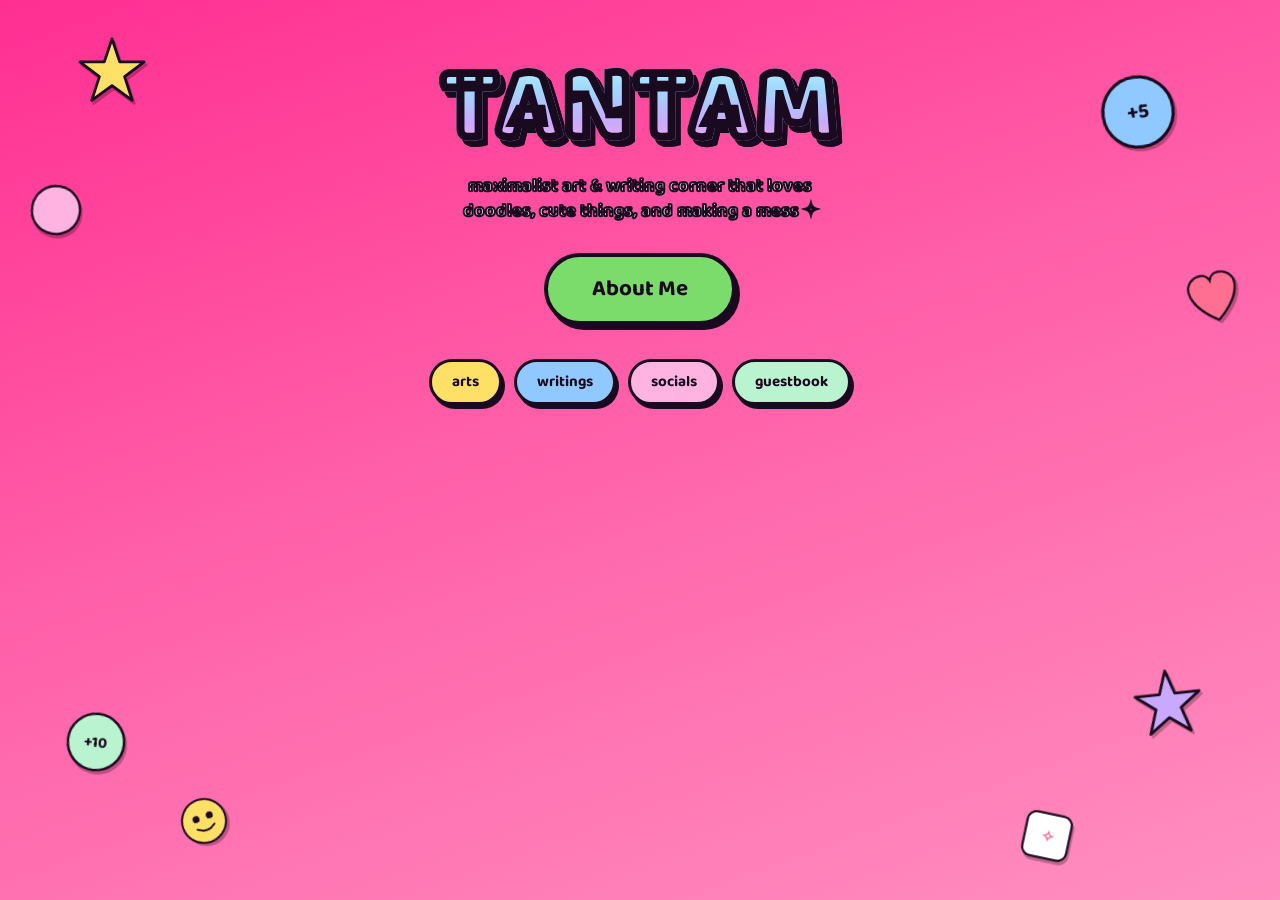
==== index.html @ cdef9016 "Add files via upload" ====
<!DOCTYPE html>
<html lang="en">
<head>
  <meta charset="UTF-8">
  <meta name="viewport" content="width=device-width, initial-scale=1.0, maximum-scale=1, user-scalable=no">
  <title>tantam.jpeg — Thania Sukendy</title>

  <link href="https://fonts.googleapis.com/css2?family=Baloo+2:wght@700;800&family=Quicksand:wght@500;600;700&display=swap" rel="stylesheet">

  <style>
    * { box-sizing: border-box; margin: 0; padding: 0; }

    html, body {
      width: 100%;
      min-height: 100vh;
      background: linear-gradient(160deg, #ff2f92 0%, #ff5fa8 45%, #ff8fc0 100%);
      color: #2b1030;
      font-family: 'Quicksand', sans-serif;
      overflow-x: hidden;
    }

    body {
      position: relative;
      padding: 60px 16px 80px 16px;
      display: flex;
      flex-direction: column;
      align-items: center;
    }

    /* ---------------- SCATTERED STICKER LAYER (original shapes, no copied art) ---------------- */
    .sticker-layer {
      position: absolute;
      inset: 0;
      overflow: hidden;
      pointer-events: none;
      z-index: 0;
    }
    .sticker {
      position: absolute;
      filter: drop-shadow(2px 3px 0 rgba(0,0,0,0.25));
    }

    /* ---------------- MAIN CONTENT ---------------- */
    .stage {
      position: relative;
      z-index: 2;
      width: 100%;
      max-width: 620px;
      text-align: center;
    }

    /* ---------------- CHUNKY GRADIENT BUBBLE LOGO ---------------- */
    .logo {
      font-family: 'Baloo 2', cursive;
      font-weight: 800;
      font-size: clamp(3.2rem, 15vw, 6.5rem);
      line-height: 0.92;
      letter-spacing: 0.01em;
      -webkit-text-stroke: 8px #1a0a1f;
      text-stroke: 8px #1a0a1f;
      background: linear-gradient(180deg, #baf3ff 0%, #9fd8ff 30%, #c9a9ff 65%, #ffb3e0 100%);
      -webkit-background-clip: text;
      background-clip: text;
      color: transparent;
      filter: drop-shadow(5px 6px 0 #1a0a1f);
      margin-bottom: 10px;
    }

    .tagline {
      font-family: 'Baloo 2', cursive;
      font-weight: 700;
      font-size: clamp(0.95rem, 3vw, 1.15rem);
      color: #ffffff;
      -webkit-text-stroke: 2px #1a0a1f;
      text-stroke: 2px #1a0a1f;
      line-height: 1.4;
      margin: 18px auto 28px auto;
      max-width: 400px;
    }

    /* ---------------- PILL BUTTONS ---------------- */
    .pill-main {
      display: inline-block;
      background: #7bdc6b;
      border: 4px solid #1a0a1f;
      border-radius: 999px;
      padding: 14px 44px;
      font-family: 'Baloo 2', cursive;
      font-weight: 700;
      font-size: 1.4rem;
      color: #1a0a1f;
      text-decoration: none;
      box-shadow: 4px 5px 0 #1a0a1f;
      transition: transform 0.12s ease;
      margin-bottom: 34px;
    }
    .pill-main:hover { transform: translate(-2px, -2px); }
    .pill-main:active { transform: translate(1px, 2px); box-shadow: 2px 2px 0 #1a0a1f; }

    .pill-nav {
      display: flex;
      flex-wrap: wrap;
      justify-content: center;
      gap: 12px;
    }
    .pill-nav a {
      background: #ffffff;
      border: 3px solid #1a0a1f;
      border-radius: 999px;
      padding: 8px 20px;
      font-family: 'Baloo 2', cursive;
      font-weight: 700;
      font-size: 0.95rem;
      color: #1a0a1f;
      text-decoration: none;
      box-shadow: 3px 4px 0 #1a0a1f;
      transition: transform 0.12s ease, background 0.15s ease;
    }
    .pill-nav a:nth-child(1) { background: #ffe066; }
    .pill-nav a:nth-child(2) { background: #8fc9ff; }
    .pill-nav a:nth-child(3) { background: #ffb3e0; }
    .pill-nav a:nth-child(4) { background: #baf3d0; }
    .pill-nav a:hover { transform: translate(-2px, -2px); }
    .pill-nav a:active { transform: translate(1px, 2px); box-shadow: 1px 2px 0 #1a0a1f; }

    @media (max-width: 480px) {
      .logo { -webkit-text-stroke: 5px #1a0a1f; text-stroke: 5px #1a0a1f; filter: drop-shadow(3px 4px 0 #1a0a1f); }
      .tagline { -webkit-text-stroke: 1.5px #1a0a1f; text-stroke: 1.5px #1a0a1f; }
      .pill-main { padding: 12px 32px; font-size: 1.15rem; }
      .pill-nav a { padding: 7px 16px; font-size: 0.85rem; }
    }
  </style>
</head>
<body>

  <!-- Scattered original sticker collage: simple stars, blobs, and badge circles.
       Positions are percentage-based so they roughly hold their spot across screen sizes. -->
  <div class="sticker-layer">
    <svg class="sticker" style="top:4%; left:6%; width:70px;" viewBox="0 0 100 100"><path d="M50 4 L61 37 L96 37 L68 58 L79 92 L50 71 L21 92 L32 58 L4 37 L39 37 Z" fill="#ffe066" stroke="#1a0a1f" stroke-width="4" stroke-linejoin="round"/></svg>

    <svg class="sticker" style="top:8%; right:8%; width:80px; transform: rotate(-8deg);" viewBox="0 0 100 100"><circle cx="50" cy="50" r="44" fill="#8fc9ff" stroke="#1a0a1f" stroke-width="4"/><text x="50" y="58" font-size="26" text-anchor="middle" font-family="'Baloo 2', cursive" font-weight="700" fill="#1a0a1f">+5</text></svg>

    <svg class="sticker" style="top:20%; left:2%; width:60px; transform: rotate(10deg);" viewBox="0 0 100 100"><path d="M50 10 C75 10 90 30 90 50 C90 75 70 90 50 90 C25 90 10 72 10 50 C10 28 28 10 50 10 Z" fill="#ffb3e0" stroke="#1a0a1f" stroke-width="4"/></svg>

    <svg class="sticker" style="top:30%; right:3%; width:56px; transform: rotate(-14deg);" viewBox="0 0 100 100"><path d="M50 90 C20 68 8 46 8 30 C8 16 20 6 34 6 C42 6 48 12 50 18 C52 12 58 6 66 6 C80 6 92 16 92 30 C92 46 80 68 50 90 Z" fill="#ff6f91" stroke="#1a0a1f" stroke-width="4"/></svg>

    <svg class="sticker" style="bottom:14%; left:5%; width:64px; transform: rotate(6deg);" viewBox="0 0 100 100"><circle cx="50" cy="50" r="44" fill="#baf3d0" stroke="#1a0a1f" stroke-width="4"/><text x="50" y="58" font-size="24" text-anchor="middle" font-family="'Baloo 2', cursive" font-weight="700" fill="#1a0a1f">+10</text></svg>

    <svg class="sticker" style="bottom:18%; right:6%; width:70px; transform: rotate(-6deg);" viewBox="0 0 100 100"><path d="M50 4 L61 37 L96 37 L68 58 L79 92 L50 71 L21 92 L32 58 L4 37 L39 37 Z" fill="#c9a9ff" stroke="#1a0a1f" stroke-width="4" stroke-linejoin="round"/></svg>

    <svg class="sticker" style="bottom:6%; left:14%; width:50px; transform: rotate(-20deg);" viewBox="0 0 100 100"><circle cx="50" cy="50" r="44" fill="#ffe066" stroke="#1a0a1f" stroke-width="4"/><circle cx="36" cy="42" r="7" fill="#1a0a1f"/><circle cx="64" cy="42" r="7" fill="#1a0a1f"/><path d="M32 62 Q50 76 68 62" stroke="#1a0a1f" stroke-width="4" fill="none" stroke-linecap="round"/></svg>

    <svg class="sticker" style="bottom:4%; right:16%; width:56px; transform: rotate(12deg);" viewBox="0 0 100 100"><rect x="10" y="10" width="80" height="80" rx="16" fill="#ffffff" stroke="#1a0a1f" stroke-width="4"/><text x="50" y="60" font-size="28" text-anchor="middle" font-family="'Baloo 2', cursive" font-weight="700" fill="#ff6f91">✧</text></svg>
  </div>

  <div class="stage">
    <div class="logo">TANTAM</div>
    <div class="tagline">maximalist art &amp; writing corner that loves doodles, cute things, and making a mess ✧</div>

    <a href="about.html" class="pill-main">About Me</a>

    <nav class="pill-nav">
      <a href="artworks.html">arts</a>
      <a href="writing.html">writings</a>
      <a href="socials.html">socials</a>
      <a href="guestbook.html">guestbook</a>
    </nav>
  </div>

</body>
</html>
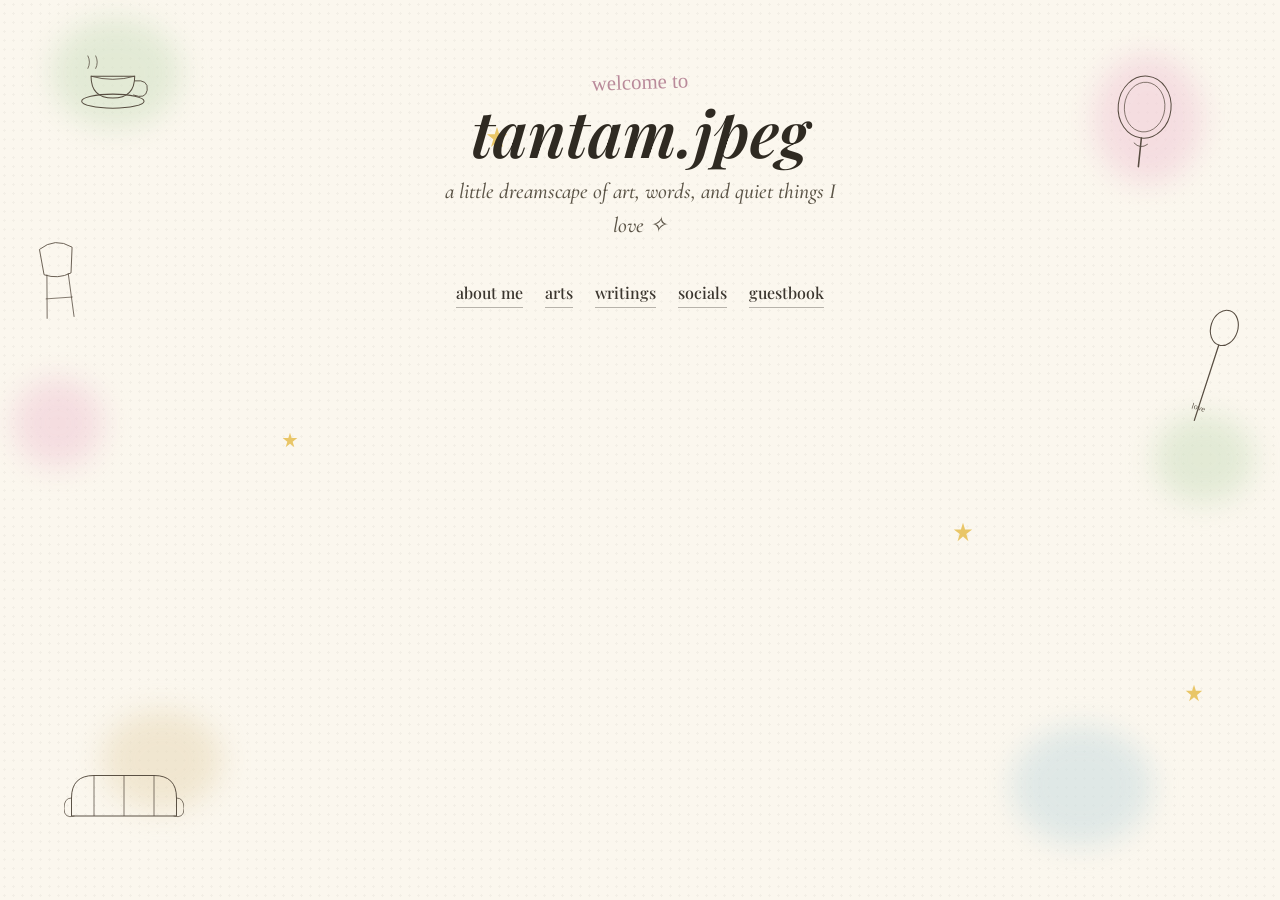
==== commit e283bf13: "Update site" ====
--- a/index.html
+++ b/index.html
@@ -5,7 +5,7 @@
   <meta name="viewport" content="width=device-width, initial-scale=1.0, maximum-scale=1, user-scalable=no">
   <title>tantam.jpeg — Thania Sukendy</title>
 
-  <link href="https://fonts.googleapis.com/css2?family=Baloo+2:wght@700;800&family=Quicksand:wght@500;600;700&display=swap" rel="stylesheet">
+  <link href="https://fonts.googleapis.com/css2?family=Playfair+Display:ital,wght@0,500;1,600&family=Homemade+Apple&family=Cormorant+Garamond:wght@400;500;600&display=swap" rel="stylesheet">
 
   <style>
     * { box-sizing: border-box; margin: 0; padding: 0; }
@@ -13,153 +13,176 @@
     html, body {
       width: 100%;
       min-height: 100vh;
-      background: linear-gradient(160deg, #ff2f92 0%, #ff5fa8 45%, #ff8fc0 100%);
-      color: #2b1030;
-      font-family: 'Quicksand', sans-serif;
+      background: #fbf7ee;
+      color: #3a352e;
+      font-family: 'Cormorant Garamond', serif;
       overflow-x: hidden;
+    }
+
+    /* soft paper grain */
+    body::before {
+      content: '';
+      position: fixed;
+      inset: 0;
+      background-image: radial-gradient(rgba(0,0,0,0.03) 1px, transparent 1.4px);
+      background-size: 9px 9px;
+      pointer-events: none;
+      z-index: 0;
     }
 
     body {
       position: relative;
-      padding: 60px 16px 80px 16px;
+      padding: 70px 16px 90px 16px;
       display: flex;
       flex-direction: column;
       align-items: center;
     }
 
-    /* ---------------- SCATTERED STICKER LAYER (original shapes, no copied art) ---------------- */
-    .sticker-layer {
+    /* ---------------- SOFT WATERCOLOR BLOBS behind the doodles ---------------- */
+    .wash {
       position: absolute;
-      inset: 0;
-      overflow: hidden;
-      pointer-events: none;
+      border-radius: 50%;
+      filter: blur(14px);
+      opacity: 0.55;
       z-index: 0;
     }
-    .sticker {
+
+    /* ---------------- ORIGINAL LINE-ART DOODLES ---------------- */
+    .doodle {
       position: absolute;
-      filter: drop-shadow(2px 3px 0 rgba(0,0,0,0.25));
+      z-index: 1;
+      opacity: 0.92;
     }
 
-    /* ---------------- MAIN CONTENT ---------------- */
+    /* ---------------- MAIN STAGE ---------------- */
     .stage {
       position: relative;
       z-index: 2;
       width: 100%;
-      max-width: 620px;
+      max-width: 600px;
       text-align: center;
     }
 
-    /* ---------------- CHUNKY GRADIENT BUBBLE LOGO ---------------- */
+    .h-welcome {
+      display: block;
+      font-family: 'Homemade Apple', cursive;
+      font-size: 1.3rem;
+      color: #b98a9a;
+      margin-bottom: 4px;
+      transform: rotate(-2deg);
+    }
+
     .logo {
-      font-family: 'Baloo 2', cursive;
-      font-weight: 800;
-      font-size: clamp(3.2rem, 15vw, 6.5rem);
-      line-height: 0.92;
-      letter-spacing: 0.01em;
-      -webkit-text-stroke: 8px #1a0a1f;
-      text-stroke: 8px #1a0a1f;
-      background: linear-gradient(180deg, #baf3ff 0%, #9fd8ff 30%, #c9a9ff 65%, #ffb3e0 100%);
-      -webkit-background-clip: text;
-      background-clip: text;
-      color: transparent;
-      filter: drop-shadow(5px 6px 0 #1a0a1f);
+      font-family: 'Playfair Display', serif;
+      font-style: italic;
+      font-weight: 600;
+      font-size: clamp(2.6rem, 9vw, 4rem);
+      color: #2f2a22;
       margin-bottom: 10px;
+      line-height: 1.05;
     }
 
     .tagline {
-      font-family: 'Baloo 2', cursive;
-      font-weight: 700;
-      font-size: clamp(0.95rem, 3vw, 1.15rem);
-      color: #ffffff;
-      -webkit-text-stroke: 2px #1a0a1f;
-      text-stroke: 2px #1a0a1f;
-      line-height: 1.4;
-      margin: 18px auto 28px auto;
-      max-width: 400px;
+      font-family: 'Cormorant Garamond', serif;
+      font-weight: 500;
+      font-size: clamp(1.1rem, 3vw, 1.35rem);
+      font-style: italic;
+      color: #5a5346;
+      line-height: 1.55;
+      max-width: 420px;
+      margin: 0 auto 40px auto;
     }
 
-    /* ---------------- PILL BUTTONS ---------------- */
-    .pill-main {
-      display: inline-block;
-      background: #7bdc6b;
-      border: 4px solid #1a0a1f;
-      border-radius: 999px;
-      padding: 14px 44px;
-      font-family: 'Baloo 2', cursive;
-      font-weight: 700;
-      font-size: 1.4rem;
-      color: #1a0a1f;
-      text-decoration: none;
-      box-shadow: 4px 5px 0 #1a0a1f;
-      transition: transform 0.12s ease;
-      margin-bottom: 34px;
-    }
-    .pill-main:hover { transform: translate(-2px, -2px); }
-    .pill-main:active { transform: translate(1px, 2px); box-shadow: 2px 2px 0 #1a0a1f; }
-
-    .pill-nav {
+    /* ---------------- NAV ---------------- */
+    .nav-vintage {
       display: flex;
       flex-wrap: wrap;
       justify-content: center;
-      gap: 12px;
+      gap: 22px;
+      margin-bottom: 8px;
     }
-    .pill-nav a {
-      background: #ffffff;
-      border: 3px solid #1a0a1f;
-      border-radius: 999px;
-      padding: 8px 20px;
-      font-family: 'Baloo 2', cursive;
-      font-weight: 700;
-      font-size: 0.95rem;
-      color: #1a0a1f;
+    .nav-vintage a {
+      font-family: 'Playfair Display', serif;
+      font-weight: 500;
+      font-size: 1rem;
+      color: #3a352e;
       text-decoration: none;
-      box-shadow: 3px 4px 0 #1a0a1f;
-      transition: transform 0.12s ease, background 0.15s ease;
+      padding-bottom: 4px;
+      border-bottom: 1px solid rgba(58, 53, 46, 0.35);
+      transition: border-color 0.2s ease, color 0.2s ease;
     }
-    .pill-nav a:nth-child(1) { background: #ffe066; }
-    .pill-nav a:nth-child(2) { background: #8fc9ff; }
-    .pill-nav a:nth-child(3) { background: #ffb3e0; }
-    .pill-nav a:nth-child(4) { background: #baf3d0; }
-    .pill-nav a:hover { transform: translate(-2px, -2px); }
-    .pill-nav a:active { transform: translate(1px, 2px); box-shadow: 1px 2px 0 #1a0a1f; }
+    .nav-vintage a:hover { color: #b3546b; border-color: #b3546b; }
 
     @media (max-width: 480px) {
-      .logo { -webkit-text-stroke: 5px #1a0a1f; text-stroke: 5px #1a0a1f; filter: drop-shadow(3px 4px 0 #1a0a1f); }
-      .tagline { -webkit-text-stroke: 1.5px #1a0a1f; text-stroke: 1.5px #1a0a1f; }
-      .pill-main { padding: 12px 32px; font-size: 1.15rem; }
-      .pill-nav a { padding: 7px 16px; font-size: 0.85rem; }
+      .doodle { transform: scale(0.65); }
+      .nav-vintage { gap: 14px; }
+      .nav-vintage a { font-size: 0.9rem; }
     }
   </style>
 </head>
 <body>
 
-  <!-- Scattered original sticker collage: simple stars, blobs, and badge circles.
-       Positions are percentage-based so they roughly hold their spot across screen sizes. -->
-  <div class="sticker-layer">
-    <svg class="sticker" style="top:4%; left:6%; width:70px;" viewBox="0 0 100 100"><path d="M50 4 L61 37 L96 37 L68 58 L79 92 L50 71 L21 92 L32 58 L4 37 L39 37 Z" fill="#ffe066" stroke="#1a0a1f" stroke-width="4" stroke-linejoin="round"/></svg>
+  <!-- soft watercolor washes -->
+  <div class="wash" style="top:2%; left:4%; width:130px; height:110px; background:#cfe0c2;"></div>
+  <div class="wash" style="top:6%; right:6%; width:110px; height:130px; background:#f0c9d6;"></div>
+  <div class="wash" style="bottom:10%; left:8%; width:120px; height:100px; background:#e8d9b8;"></div>
+  <div class="wash" style="bottom:6%; right:10%; width:140px; height:120px; background:#c9dce0;"></div>
+  <div class="wash" style="top:42%; left:1%; width:90px; height:90px; background:#f0c9d6;"></div>
+  <div class="wash" style="top:46%; right:2%; width:100px; height:90px; background:#cfe0c2;"></div>
 
-    <svg class="sticker" style="top:8%; right:8%; width:80px; transform: rotate(-8deg);" viewBox="0 0 100 100"><circle cx="50" cy="50" r="44" fill="#8fc9ff" stroke="#1a0a1f" stroke-width="4"/><text x="50" y="58" font-size="26" text-anchor="middle" font-family="'Baloo 2', cursive" font-weight="700" fill="#1a0a1f">+5</text></svg>
+  <!-- original delicate line-art doodles, inspired by a vintage/cottagecore vibe -->
 
-    <svg class="sticker" style="top:20%; left:2%; width:60px; transform: rotate(10deg);" viewBox="0 0 100 100"><path d="M50 10 C75 10 90 30 90 50 C90 75 70 90 50 90 C25 90 10 72 10 50 C10 28 28 10 50 10 Z" fill="#ffb3e0" stroke="#1a0a1f" stroke-width="4"/></svg>
+  <!-- teacup + saucer -->
+  <svg class="doodle" style="top:5%; left:6%; width:78px;" viewBox="0 0 100 90" fill="none" xmlns="http://www.w3.org/2000/svg">
+    <ellipse cx="46" cy="72" rx="40" ry="9" stroke="#4a3f33" stroke-width="1.3"/>
+    <path d="M18 40 Q18 68 46 68 Q74 68 74 40 Z" stroke="#4a3f33" stroke-width="1.3"/>
+    <path d="M18 40 Q46 48 74 40" stroke="#4a3f33" stroke-width="1.1"/>
+    <path d="M74 46 Q92 44 90 58 Q88 70 72 64" stroke="#4a3f33" stroke-width="1.2"/>
+    <path d="M14 30 Q18 22 14 14 M24 30 Q28 22 24 14" stroke="#4a3f33" stroke-width="1" stroke-linecap="round"/>
+  </svg>
 
-    <svg class="sticker" style="top:30%; right:3%; width:56px; transform: rotate(-14deg);" viewBox="0 0 100 100"><path d="M50 90 C20 68 8 46 8 30 C8 16 20 6 34 6 C42 6 48 12 50 18 C52 12 58 6 66 6 C80 6 92 16 92 30 C92 46 80 68 50 90 Z" fill="#ff6f91" stroke="#1a0a1f" stroke-width="4"/></svg>
+  <!-- ornate hand mirror -->
+  <svg class="doodle" style="top:8%; right:8%; width:70px; transform: rotate(6deg);" viewBox="0 0 90 130" fill="none" xmlns="http://www.w3.org/2000/svg">
+    <ellipse cx="45" cy="45" rx="34" ry="40" stroke="#4a3f33" stroke-width="1.3"/>
+    <ellipse cx="45" cy="45" rx="26" ry="32" stroke="#4a3f33" stroke-width="0.9"/>
+    <path d="M45 85 L45 122" stroke="#4a3f33" stroke-width="2" stroke-linecap="round"/>
+    <path d="M36 92 Q45 100 54 92" stroke="#4a3f33" stroke-width="1"/>
+  </svg>
 
-    <svg class="sticker" style="bottom:14%; left:5%; width:64px; transform: rotate(6deg);" viewBox="0 0 100 100"><circle cx="50" cy="50" r="44" fill="#baf3d0" stroke="#1a0a1f" stroke-width="4"/><text x="50" y="58" font-size="24" text-anchor="middle" font-family="'Baloo 2', cursive" font-weight="700" fill="#1a0a1f">+10</text></svg>
+  <!-- small vanity chair -->
+  <svg class="doodle" style="top:26%; left:2%; width:64px; transform: rotate(-4deg);" viewBox="0 0 90 130" fill="none" xmlns="http://www.w3.org/2000/svg">
+    <path d="M22 20 Q45 4 68 20 L64 56 Q45 64 26 56 Z" stroke="#4a3f33" stroke-width="1.2"/>
+    <path d="M30 56 L26 118 M60 56 L64 118" stroke="#4a3f33" stroke-width="1.1"/>
+    <path d="M26 90 H64" stroke="#4a3f33" stroke-width="1"/>
+  </svg>
 
-    <svg class="sticker" style="bottom:18%; right:6%; width:70px; transform: rotate(-6deg);" viewBox="0 0 100 100"><path d="M50 4 L61 37 L96 37 L68 58 L79 92 L50 71 L21 92 L32 58 L4 37 L39 37 Z" fill="#c9a9ff" stroke="#1a0a1f" stroke-width="4" stroke-linejoin="round"/></svg>
+  <!-- decorative spoon -->
+  <svg class="doodle" style="top:34%; right:4%; width:36px; transform: rotate(18deg);" viewBox="0 0 40 140" fill="none" xmlns="http://www.w3.org/2000/svg">
+    <ellipse cx="20" cy="22" rx="15" ry="20" stroke="#4a3f33" stroke-width="1.2"/>
+    <path d="M20 42 L20 130" stroke="#4a3f33" stroke-width="1.4" stroke-linecap="round"/>
+    <text x="20" y="118" font-size="9" text-anchor="middle" font-family="'Homemade Apple', cursive" fill="#4a3f33">love</text>
+  </svg>
 
-    <svg class="sticker" style="bottom:6%; left:14%; width:50px; transform: rotate(-20deg);" viewBox="0 0 100 100"><circle cx="50" cy="50" r="44" fill="#ffe066" stroke="#1a0a1f" stroke-width="4"/><circle cx="36" cy="42" r="7" fill="#1a0a1f"/><circle cx="64" cy="42" r="7" fill="#1a0a1f"/><path d="M32 62 Q50 76 68 62" stroke="#1a0a1f" stroke-width="4" fill="none" stroke-linecap="round"/></svg>
+  <!-- little sofa -->
+  <svg class="doodle" style="bottom:8%; left:5%; width:120px;" viewBox="0 0 160 100" fill="none" xmlns="http://www.w3.org/2000/svg">
+    <path d="M10 60 Q10 30 40 30 L120 30 Q150 30 150 60 L150 84 L10 84 Z" stroke="#4a3f33" stroke-width="1.3"/>
+    <path d="M40 30 L40 84 M80 30 L80 84 M120 30 L120 84" stroke="#4a3f33" stroke-width="1"/>
+    <path d="M10 60 Q0 60 0 74 Q0 88 14 84 M150 60 Q160 60 160 74 Q160 88 146 84" stroke="#4a3f33" stroke-width="1"/>
+  </svg>
 
-    <svg class="sticker" style="bottom:4%; right:16%; width:56px; transform: rotate(12deg);" viewBox="0 0 100 100"><rect x="10" y="10" width="80" height="80" rx="16" fill="#ffffff" stroke="#1a0a1f" stroke-width="4"/><text x="50" y="60" font-size="28" text-anchor="middle" font-family="'Baloo 2', cursive" font-weight="700" fill="#ff6f91">✧</text></svg>
-  </div>
+  <!-- scattered stars -->
+  <svg class="doodle" style="top:14%; left:38%; width:22px;" viewBox="0 0 24 24"><path d="M12 1 L14.5 9 L23 9 L16 14.5 L18.5 23 L12 17.5 L5.5 23 L8 14.5 L1 9 L9.5 9 Z" fill="#e8c25c"/></svg>
+  <svg class="doodle" style="top:48%; left:22%; width:16px;" viewBox="0 0 24 24"><path d="M12 1 L14.5 9 L23 9 L16 14.5 L18.5 23 L12 17.5 L5.5 23 L8 14.5 L1 9 L9.5 9 Z" fill="#e8c25c"/></svg>
+  <svg class="doodle" style="top:58%; right:24%; width:20px;" viewBox="0 0 24 24"><path d="M12 1 L14.5 9 L23 9 L16 14.5 L18.5 23 L12 17.5 L5.5 23 L8 14.5 L1 9 L9.5 9 Z" fill="#e8c25c"/></svg>
+  <svg class="doodle" style="bottom:22%; right:6%; width:18px;" viewBox="0 0 24 24"><path d="M12 1 L14.5 9 L23 9 L16 14.5 L18.5 23 L12 17.5 L5.5 23 L8 14.5 L1 9 L9.5 9 Z" fill="#e8c25c"/></svg>
 
   <div class="stage">
-    <div class="logo">TANTAM</div>
-    <div class="tagline">maximalist art &amp; writing corner that loves doodles, cute things, and making a mess ✧</div>
+    <span class="h-welcome">welcome to</span>
+    <div class="logo">tantam.jpeg</div>
+    <p class="tagline">a little dreamscape of art, words, and quiet things I love ✧</p>
 
-    <a href="about.html" class="pill-main">About Me</a>
-
-    <nav class="pill-nav">
+    <nav class="nav-vintage">
+      <a href="about.html">about me</a>
       <a href="artworks.html">arts</a>
       <a href="writing.html">writings</a>
       <a href="socials.html">socials</a>
@@ -168,4 +191,4 @@
   </div>
 
 </body>
-</html>
+</html>
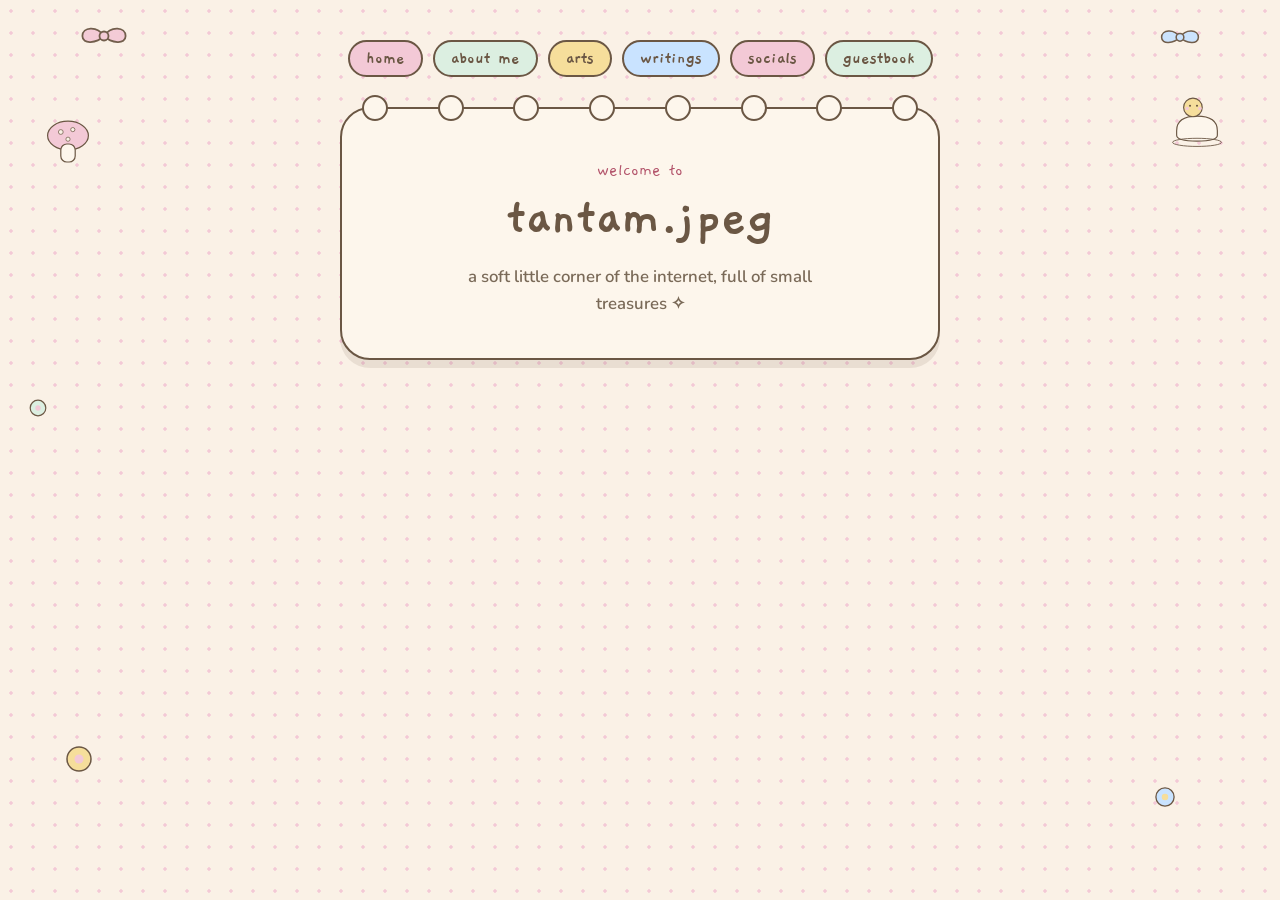
==== commit 856071ac: "Update site" ====
--- a/index.html
+++ b/index.html
@@ -5,189 +5,196 @@
   <meta name="viewport" content="width=device-width, initial-scale=1.0, maximum-scale=1, user-scalable=no">
   <title>tantam.jpeg — Thania Sukendy</title>
 
-  <link href="https://fonts.googleapis.com/css2?family=Playfair+Display:ital,wght@0,500;1,600&family=Homemade+Apple&family=Cormorant+Garamond:wght@400;500;600&display=swap" rel="stylesheet">
+  <link href="https://fonts.googleapis.com/css2?family=Gaegu:wght@400;700&family=Nunito:wght@400;500;600;700&display=swap" rel="stylesheet">
 
   <style>
     * { box-sizing: border-box; margin: 0; padding: 0; }
+
+    :root {
+      --ink: #6b5744;
+      --cream: #faf1e6;
+      --card: #fdf6ec;
+      --blush: #f3c9d6;
+      --mint: #dcefe1;
+      --butter: #f6de9b;
+      --sky: #c9e3ff;
+    }
 
     html, body {
       width: 100%;
       min-height: 100vh;
-      background: #fbf7ee;
-      color: #3a352e;
-      font-family: 'Cormorant Garamond', serif;
+      background-color: var(--cream);
+      background-image: radial-gradient(var(--blush) 1.5px, transparent 1.8px);
+      background-size: 22px 22px;
+      color: var(--ink);
+      font-family: 'Nunito', sans-serif;
       overflow-x: hidden;
-    }
-
-    /* soft paper grain */
-    body::before {
-      content: '';
-      position: fixed;
-      inset: 0;
-      background-image: radial-gradient(rgba(0,0,0,0.03) 1px, transparent 1.4px);
-      background-size: 9px 9px;
-      pointer-events: none;
-      z-index: 0;
     }
 
     body {
       position: relative;
-      padding: 70px 16px 90px 16px;
+      padding: 40px 16px 80px 16px;
       display: flex;
       flex-direction: column;
       align-items: center;
     }
 
-    /* ---------------- SOFT WATERCOLOR BLOBS behind the doodles ---------------- */
-    .wash {
-      position: absolute;
-      border-radius: 50%;
-      filter: blur(14px);
-      opacity: 0.55;
-      z-index: 0;
-    }
-
-    /* ---------------- ORIGINAL LINE-ART DOODLES ---------------- */
-    .doodle {
-      position: absolute;
-      z-index: 1;
-      opacity: 0.92;
-    }
-
-    /* ---------------- MAIN STAGE ---------------- */
-    .stage {
+    /* ---------------- SOFT BOW ACCENTS (replaces washi tape) ---------------- */
+    .bow-accent { position: absolute; z-index: 4; opacity: 0.95; }
+
+    /* ---------------- NAV ---------------- */
+    .nav-twee {
+      position: relative;
+      z-index: 3;
+      display: flex;
+      flex-wrap: wrap;
+      justify-content: center;
+      gap: 10px;
+      margin-bottom: 30px;
+    }
+    .nav-twee a {
+      font-family: 'Gaegu', cursive;
+      font-weight: 700;
+      font-size: 1.1rem;
+      color: var(--ink);
+      text-decoration: none;
+      background: var(--card);
+      border: 2px solid var(--ink);
+      border-radius: 999px;
+      padding: 6px 16px;
+      transition: transform 0.15s ease, background 0.15s ease;
+    }
+    .nav-twee a:nth-child(1) { background: var(--blush); }
+    .nav-twee a:nth-child(2) { background: var(--mint); }
+    .nav-twee a:nth-child(3) { background: var(--butter); }
+    .nav-twee a:nth-child(4) { background: var(--sky); }
+    .nav-twee a:nth-child(5) { background: var(--blush); }
+    .nav-twee a:nth-child(6) { background: var(--mint); }
+    .nav-twee a:hover { transform: translateY(-2px); }
+
+    /* ---------------- SCALLOPED CARD ---------------- */
+    .scallop-card {
       position: relative;
       z-index: 2;
       width: 100%;
       max-width: 600px;
-      text-align: center;
+      background: var(--card);
+      border: 2.5px solid var(--ink);
+      border-radius: 30px;
+      padding: 50px 30px 40px 30px;
+      box-shadow: 0 8px 0 rgba(107, 87, 68, 0.12);
+    }
+    .scallop-edge {
+      position: absolute;
+      top: -14px;
+      left: 20px;
+      right: 20px;
+      height: 26px;
+      display: flex;
+      justify-content: space-between;
+    }
+    .scallop-edge span {
+      width: 26px;
+      height: 26px;
+      border-radius: 50%;
+      background: var(--card);
+      border: 2.5px solid var(--ink);
     }
 
     .h-welcome {
       display: block;
-      font-family: 'Homemade Apple', cursive;
-      font-size: 1.3rem;
-      color: #b98a9a;
-      margin-bottom: 4px;
-      transform: rotate(-2deg);
+      text-align: center;
+      font-family: 'Gaegu', cursive;
+      font-weight: 400;
+      font-size: 1.15rem;
+      color: #b3546b;
+      margin-bottom: 2px;
     }
 
     .logo {
-      font-family: 'Playfair Display', serif;
-      font-style: italic;
+      display: block;
+      text-align: center;
+      font-family: 'Gaegu', cursive;
+      font-weight: 700;
+      font-size: clamp(2.4rem, 9vw, 3.4rem);
+      color: var(--ink);
+      margin-bottom: 12px;
+    }
+
+    .tagline {
+      display: block;
+      text-align: center;
+      font-family: 'Nunito', sans-serif;
       font-weight: 600;
-      font-size: clamp(2.6rem, 9vw, 4rem);
-      color: #2f2a22;
-      margin-bottom: 10px;
-      line-height: 1.05;
-    }
-
-    .tagline {
-      font-family: 'Cormorant Garamond', serif;
-      font-weight: 500;
-      font-size: clamp(1.1rem, 3vw, 1.35rem);
-      font-style: italic;
-      color: #5a5346;
-      line-height: 1.55;
-      max-width: 420px;
-      margin: 0 auto 40px auto;
-    }
-
-    /* ---------------- NAV ---------------- */
-    .nav-vintage {
-      display: flex;
-      flex-wrap: wrap;
-      justify-content: center;
-      gap: 22px;
-      margin-bottom: 8px;
-    }
-    .nav-vintage a {
-      font-family: 'Playfair Display', serif;
-      font-weight: 500;
-      font-size: 1rem;
-      color: #3a352e;
-      text-decoration: none;
-      padding-bottom: 4px;
-      border-bottom: 1px solid rgba(58, 53, 46, 0.35);
-      transition: border-color 0.2s ease, color 0.2s ease;
-    }
-    .nav-vintage a:hover { color: #b3546b; border-color: #b3546b; }
+      font-size: 1.05rem;
+      color: #7a6a58;
+      max-width: 380px;
+      margin: 0 auto;
+      line-height: 1.6;
+    }
+
+    /* ---------------- SCATTERED PRECIOUS MOTIFS ---------------- */
+    .motif { position: absolute; z-index: 1; }
 
     @media (max-width: 480px) {
-      .doodle { transform: scale(0.65); }
-      .nav-vintage { gap: 14px; }
-      .nav-vintage a { font-size: 0.9rem; }
+      .motif, .bow-accent { transform: scale(0.7); }
+      .scallop-card { padding: 44px 18px 30px 18px; }
+      .nav-twee a { font-size: 0.95rem; padding: 5px 13px; }
     }
   </style>
 </head>
 <body>
 
-  <!-- soft watercolor washes -->
-  <div class="wash" style="top:2%; left:4%; width:130px; height:110px; background:#cfe0c2;"></div>
-  <div class="wash" style="top:6%; right:6%; width:110px; height:130px; background:#f0c9d6;"></div>
-  <div class="wash" style="bottom:10%; left:8%; width:120px; height:100px; background:#e8d9b8;"></div>
-  <div class="wash" style="bottom:6%; right:10%; width:140px; height:120px; background:#c9dce0;"></div>
-  <div class="wash" style="top:42%; left:1%; width:90px; height:90px; background:#f0c9d6;"></div>
-  <div class="wash" style="top:46%; right:2%; width:100px; height:90px; background:#cfe0c2;"></div>
-
-  <!-- original delicate line-art doodles, inspired by a vintage/cottagecore vibe -->
-
-  <!-- teacup + saucer -->
-  <svg class="doodle" style="top:5%; left:6%; width:78px;" viewBox="0 0 100 90" fill="none" xmlns="http://www.w3.org/2000/svg">
-    <ellipse cx="46" cy="72" rx="40" ry="9" stroke="#4a3f33" stroke-width="1.3"/>
-    <path d="M18 40 Q18 68 46 68 Q74 68 74 40 Z" stroke="#4a3f33" stroke-width="1.3"/>
-    <path d="M18 40 Q46 48 74 40" stroke="#4a3f33" stroke-width="1.1"/>
-    <path d="M74 46 Q92 44 90 58 Q88 70 72 64" stroke="#4a3f33" stroke-width="1.2"/>
-    <path d="M14 30 Q18 22 14 14 M24 30 Q28 22 24 14" stroke="#4a3f33" stroke-width="1" stroke-linecap="round"/>
-  </svg>
-
-  <!-- ornate hand mirror -->
-  <svg class="doodle" style="top:8%; right:8%; width:70px; transform: rotate(6deg);" viewBox="0 0 90 130" fill="none" xmlns="http://www.w3.org/2000/svg">
-    <ellipse cx="45" cy="45" rx="34" ry="40" stroke="#4a3f33" stroke-width="1.3"/>
-    <ellipse cx="45" cy="45" rx="26" ry="32" stroke="#4a3f33" stroke-width="0.9"/>
-    <path d="M45 85 L45 122" stroke="#4a3f33" stroke-width="2" stroke-linecap="round"/>
-    <path d="M36 92 Q45 100 54 92" stroke="#4a3f33" stroke-width="1"/>
-  </svg>
-
-  <!-- small vanity chair -->
-  <svg class="doodle" style="top:26%; left:2%; width:64px; transform: rotate(-4deg);" viewBox="0 0 90 130" fill="none" xmlns="http://www.w3.org/2000/svg">
-    <path d="M22 20 Q45 4 68 20 L64 56 Q45 64 26 56 Z" stroke="#4a3f33" stroke-width="1.2"/>
-    <path d="M30 56 L26 118 M60 56 L64 118" stroke="#4a3f33" stroke-width="1.1"/>
-    <path d="M26 90 H64" stroke="#4a3f33" stroke-width="1"/>
-  </svg>
-
-  <!-- decorative spoon -->
-  <svg class="doodle" style="top:34%; right:4%; width:36px; transform: rotate(18deg);" viewBox="0 0 40 140" fill="none" xmlns="http://www.w3.org/2000/svg">
-    <ellipse cx="20" cy="22" rx="15" ry="20" stroke="#4a3f33" stroke-width="1.2"/>
-    <path d="M20 42 L20 130" stroke="#4a3f33" stroke-width="1.4" stroke-linecap="round"/>
-    <text x="20" y="118" font-size="9" text-anchor="middle" font-family="'Homemade Apple', cursive" fill="#4a3f33">love</text>
-  </svg>
-
-  <!-- little sofa -->
-  <svg class="doodle" style="bottom:8%; left:5%; width:120px;" viewBox="0 0 160 100" fill="none" xmlns="http://www.w3.org/2000/svg">
-    <path d="M10 60 Q10 30 40 30 L120 30 Q150 30 150 60 L150 84 L10 84 Z" stroke="#4a3f33" stroke-width="1.3"/>
-    <path d="M40 30 L40 84 M80 30 L80 84 M120 30 L120 84" stroke="#4a3f33" stroke-width="1"/>
-    <path d="M10 60 Q0 60 0 74 Q0 88 14 84 M150 60 Q160 60 160 74 Q160 88 146 84" stroke="#4a3f33" stroke-width="1"/>
-  </svg>
-
-  <!-- scattered stars -->
-  <svg class="doodle" style="top:14%; left:38%; width:22px;" viewBox="0 0 24 24"><path d="M12 1 L14.5 9 L23 9 L16 14.5 L18.5 23 L12 17.5 L5.5 23 L8 14.5 L1 9 L9.5 9 Z" fill="#e8c25c"/></svg>
-  <svg class="doodle" style="top:48%; left:22%; width:16px;" viewBox="0 0 24 24"><path d="M12 1 L14.5 9 L23 9 L16 14.5 L18.5 23 L12 17.5 L5.5 23 L8 14.5 L1 9 L9.5 9 Z" fill="#e8c25c"/></svg>
-  <svg class="doodle" style="top:58%; right:24%; width:20px;" viewBox="0 0 24 24"><path d="M12 1 L14.5 9 L23 9 L16 14.5 L18.5 23 L12 17.5 L5.5 23 L8 14.5 L1 9 L9.5 9 Z" fill="#e8c25c"/></svg>
-  <svg class="doodle" style="bottom:22%; right:6%; width:18px;" viewBox="0 0 24 24"><path d="M12 1 L14.5 9 L23 9 L16 14.5 L18.5 23 L12 17.5 L5.5 23 L8 14.5 L1 9 L9.5 9 Z" fill="#e8c25c"/></svg>
-
-  <div class="stage">
+  <!-- soft bow accents in the corners -->
+  <svg class="bow-accent" style="top: 18px; left: 6%; width: 54px;" viewBox="0 0 60 40">
+    <path d="M30 20 C22 8 6 10 6 20 C6 30 22 28 30 20 C38 28 54 30 54 20 C54 10 38 8 30 20 Z" fill="#f3c9d6" stroke="#6b5744" stroke-width="2" stroke-linejoin="round"/>
+    <circle cx="30" cy="20" r="5" fill="#f3c9d6" stroke="#6b5744" stroke-width="2"/>
+  </svg>
+  <svg class="bow-accent" style="top: 22px; right: 6%; width: 46px;" viewBox="0 0 60 40">
+    <path d="M30 20 C22 8 6 10 6 20 C6 30 22 28 30 20 C38 28 54 30 54 20 C54 10 38 8 30 20 Z" fill="#c9e3ff" stroke="#6b5744" stroke-width="2" stroke-linejoin="round"/>
+    <circle cx="30" cy="20" r="5" fill="#c9e3ff" stroke="#6b5744" stroke-width="2"/>
+  </svg>
+
+  <!-- tiny precious motifs: mushroom, bird+teacup, flowers -->
+  <svg class="motif" style="top: 12%; left: 3%; width: 60px;" viewBox="0 0 100 100">
+    <ellipse cx="50" cy="46" rx="34" ry="24" fill="#f3c9d6" stroke="#6b5744" stroke-width="2"/>
+    <circle cx="38" cy="40" r="4" fill="#faf1e6" stroke="#6b5744" stroke-width="1.2"/>
+    <circle cx="58" cy="36" r="3.5" fill="#faf1e6" stroke="#6b5744" stroke-width="1.2"/>
+    <circle cx="50" cy="52" r="3.5" fill="#faf1e6" stroke="#6b5744" stroke-width="1.2"/>
+    <rect x="38" y="60" width="24" height="30" rx="10" fill="#fdf6ec" stroke="#6b5744" stroke-width="2"/>
+  </svg>
+
+  <svg class="motif" style="top: 10%; right: 4%; width: 64px;" viewBox="0 0 110 100">
+    <path d="M20 70 Q20 45 55 45 Q90 45 90 70 L90 78 Q90 88 55 88 Q20 88 20 78 Z" fill="#fdf6ec" stroke="#6b5744" stroke-width="2"/>
+    <ellipse cx="55" cy="90" rx="42" ry="7" fill="none" stroke="#6b5744" stroke-width="1.5"/>
+    <circle cx="48" cy="30" r="16" fill="#f6de9b" stroke="#6b5744" stroke-width="2"/>
+    <circle cx="43" cy="27" r="1.8" fill="#6b5744"/>
+    <circle cx="55" cy="27" r="1.8" fill="#6b5744"/>
+    <circle cx="38" cy="32" r="3" fill="#f3c9d6"/>
+    <circle cx="60" cy="32" r="3" fill="#f3c9d6"/>
+  </svg>
+
+  <svg class="motif" style="bottom: 14%; left: 5%; width: 30px;" viewBox="0 0 40 40"><circle cx="20" cy="20" r="16" fill="#f6de9b" stroke="#6b5744" stroke-width="2"/><circle cx="20" cy="20" r="6" fill="#f3c9d6"/></svg>
+  <svg class="motif" style="bottom: 10%; right: 8%; width: 26px;" viewBox="0 0 40 40"><circle cx="20" cy="20" r="14" fill="#c9e3ff" stroke="#6b5744" stroke-width="2"/><circle cx="20" cy="20" r="5" fill="#f6de9b"/></svg>
+  <svg class="motif" style="top: 44%; left: 2%; width: 24px;" viewBox="0 0 40 40"><circle cx="20" cy="20" r="13" fill="#dcefe1" stroke="#6b5744" stroke-width="2"/><circle cx="20" cy="20" r="4.5" fill="#f3c9d6"/></svg>
+
+  <nav class="nav-twee">
+    <a href="index.html">home</a>
+    <a href="about.html">about me</a>
+    <a href="artworks.html">arts</a>
+    <a href="writing.html">writings</a>
+    <a href="socials.html">socials</a>
+    <a href="guestbook.html">guestbook</a>
+  </nav>
+
+  <div class="scallop-card">
+    <div class="scallop-edge">
+      <span></span><span></span><span></span><span></span><span></span><span></span><span></span><span></span>
+    </div>
+
     <span class="h-welcome">welcome to</span>
-    <div class="logo">tantam.jpeg</div>
-    <p class="tagline">a little dreamscape of art, words, and quiet things I love ✧</p>
-
-    <nav class="nav-vintage">
-      <a href="about.html">about me</a>
-      <a href="artworks.html">arts</a>
-      <a href="writing.html">writings</a>
-      <a href="socials.html">socials</a>
-      <a href="guestbook.html">guestbook</a>
-    </nav>
+    <span class="logo">tantam.jpeg</span>
+    <span class="tagline">a soft little corner of the internet, full of small treasures ✧</span>
   </div>
 
 </body>
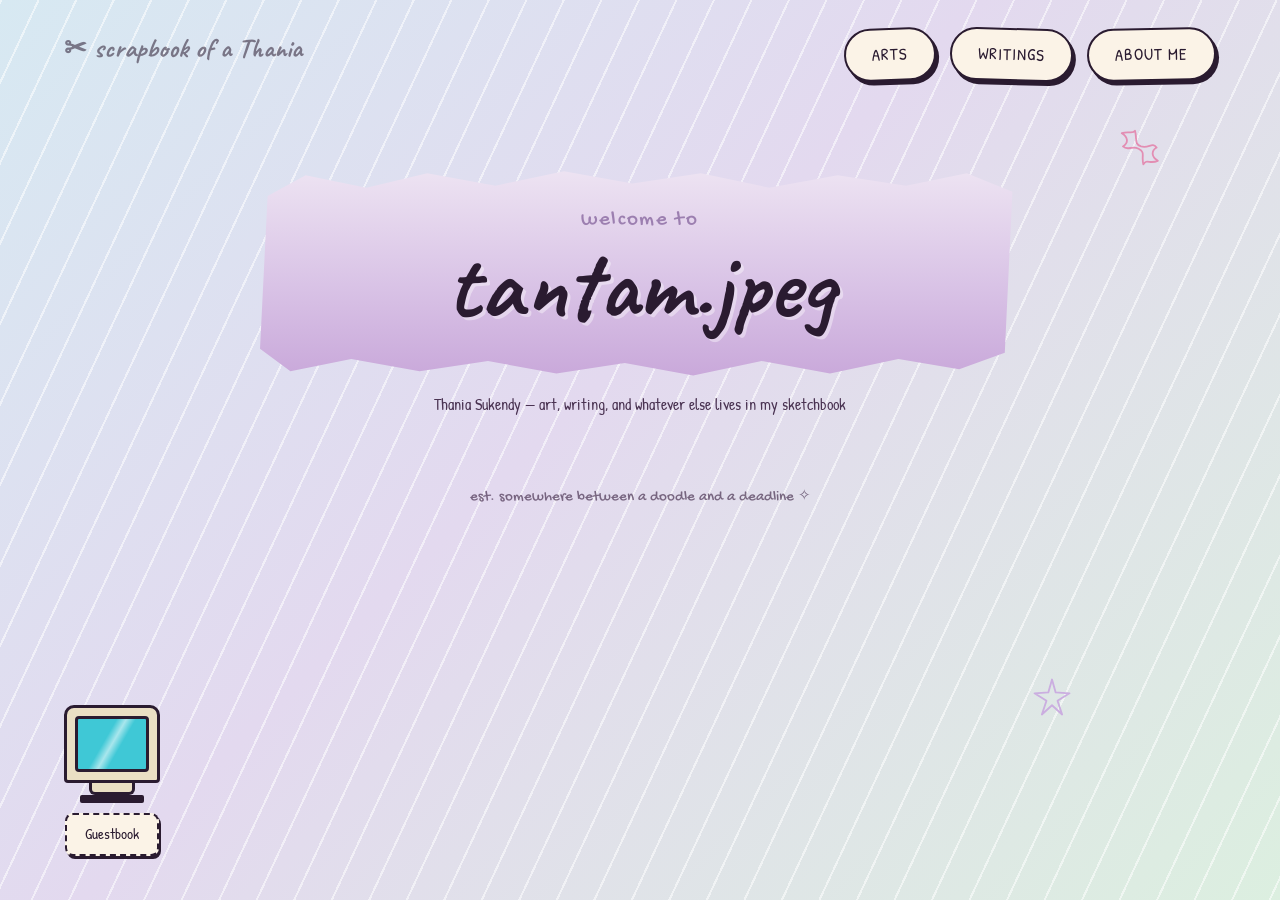
==== commit 6848df42: "Add files via upload" ====
--- a/index.html
+++ b/index.html
@@ -1,201 +1,52 @@
 <!DOCTYPE html>
 <html lang="en">
 <head>
-  <meta charset="UTF-8">
-  <meta name="viewport" content="width=device-width, initial-scale=1.0, maximum-scale=1, user-scalable=no">
-  <title>tantam.jpeg — Thania Sukendy</title>
+<meta charset="UTF-8">
+<meta name="viewport" content="width=device-width, initial-scale=1.0">
+<title>tantam.jpeg — Thania Sukendy</title>
+<link rel="stylesheet" href="style.css">
+</head>
+<body class="bg-light">
+<div class="page">
 
-  <link href="https://fonts.googleapis.com/css2?family=Gaegu:wght@400;700&family=Nunito:wght@400;500;600;700&display=swap" rel="stylesheet">
+  <div class="top-row">
+    <div class="brand" style="color:var(--ink); opacity:.55;">✂ scrapbook of a Thania</div>
+    <nav class="nav">
+      <a class="pill" href="arts.html">ARTS</a>
+      <a class="pill" href="writings.html">WRITINGS</a>
+      <a class="pill" href="about.html">ABOUT ME</a>
+    </nav>
+  </div>
 
-  <style>
-    * { box-sizing: border-box; margin: 0; padding: 0; }
-
-    :root {
-      --ink: #6b5744;
-      --cream: #faf1e6;
-      --card: #fdf6ec;
-      --blush: #f3c9d6;
-      --mint: #dcefe1;
-      --butter: #f6de9b;
-      --sky: #c9e3ff;
-    }
-
-    html, body {
-      width: 100%;
-      min-height: 100vh;
-      background-color: var(--cream);
-      background-image: radial-gradient(var(--blush) 1.5px, transparent 1.8px);
-      background-size: 22px 22px;
-      color: var(--ink);
-      font-family: 'Nunito', sans-serif;
-      overflow-x: hidden;
-    }
-
-    body {
-      position: relative;
-      padding: 40px 16px 80px 16px;
-      display: flex;
-      flex-direction: column;
-      align-items: center;
-    }
-
-    /* ---------------- SOFT BOW ACCENTS (replaces washi tape) ---------------- */
-    .bow-accent { position: absolute; z-index: 4; opacity: 0.95; }
-
-    /* ---------------- NAV ---------------- */
-    .nav-twee {
-      position: relative;
-      z-index: 3;
-      display: flex;
-      flex-wrap: wrap;
-      justify-content: center;
-      gap: 10px;
-      margin-bottom: 30px;
-    }
-    .nav-twee a {
-      font-family: 'Gaegu', cursive;
-      font-weight: 700;
-      font-size: 1.1rem;
-      color: var(--ink);
-      text-decoration: none;
-      background: var(--card);
-      border: 2px solid var(--ink);
-      border-radius: 999px;
-      padding: 6px 16px;
-      transition: transform 0.15s ease, background 0.15s ease;
-    }
-    .nav-twee a:nth-child(1) { background: var(--blush); }
-    .nav-twee a:nth-child(2) { background: var(--mint); }
-    .nav-twee a:nth-child(3) { background: var(--butter); }
-    .nav-twee a:nth-child(4) { background: var(--sky); }
-    .nav-twee a:nth-child(5) { background: var(--blush); }
-    .nav-twee a:nth-child(6) { background: var(--mint); }
-    .nav-twee a:hover { transform: translateY(-2px); }
-
-    /* ---------------- SCALLOPED CARD ---------------- */
-    .scallop-card {
-      position: relative;
-      z-index: 2;
-      width: 100%;
-      max-width: 600px;
-      background: var(--card);
-      border: 2.5px solid var(--ink);
-      border-radius: 30px;
-      padding: 50px 30px 40px 30px;
-      box-shadow: 0 8px 0 rgba(107, 87, 68, 0.12);
-    }
-    .scallop-edge {
-      position: absolute;
-      top: -14px;
-      left: 20px;
-      right: 20px;
-      height: 26px;
-      display: flex;
-      justify-content: space-between;
-    }
-    .scallop-edge span {
-      width: 26px;
-      height: 26px;
-      border-radius: 50%;
-      background: var(--card);
-      border: 2.5px solid var(--ink);
-    }
-
-    .h-welcome {
-      display: block;
-      text-align: center;
-      font-family: 'Gaegu', cursive;
-      font-weight: 400;
-      font-size: 1.15rem;
-      color: #b3546b;
-      margin-bottom: 2px;
-    }
-
-    .logo {
-      display: block;
-      text-align: center;
-      font-family: 'Gaegu', cursive;
-      font-weight: 700;
-      font-size: clamp(2.4rem, 9vw, 3.4rem);
-      color: var(--ink);
-      margin-bottom: 12px;
-    }
-
-    .tagline {
-      display: block;
-      text-align: center;
-      font-family: 'Nunito', sans-serif;
-      font-weight: 600;
-      font-size: 1.05rem;
-      color: #7a6a58;
-      max-width: 380px;
-      margin: 0 auto;
-      line-height: 1.6;
-    }
-
-    /* ---------------- SCATTERED PRECIOUS MOTIFS ---------------- */
-    .motif { position: absolute; z-index: 1; }
-
-    @media (max-width: 480px) {
-      .motif, .bow-accent { transform: scale(0.7); }
-      .scallop-card { padding: 44px 18px 30px 18px; }
-      .nav-twee a { font-size: 0.95rem; padding: 5px 13px; }
-    }
-  </style>
-</head>
-<body>
-
-  <!-- soft bow accents in the corners -->
-  <svg class="bow-accent" style="top: 18px; left: 6%; width: 54px;" viewBox="0 0 60 40">
-    <path d="M30 20 C22 8 6 10 6 20 C6 30 22 28 30 20 C38 28 54 30 54 20 C54 10 38 8 30 20 Z" fill="#f3c9d6" stroke="#6b5744" stroke-width="2" stroke-linejoin="round"/>
-    <circle cx="30" cy="20" r="5" fill="#f3c9d6" stroke="#6b5744" stroke-width="2"/>
+  <!-- doodles -->
+  <svg class="doodle" style="top:14%; right:9%; width:60px;" viewBox="0 0 100 100" fill="none">
+    <path d="M50 8c4 14-2 22 10 26 14 4 18-8 26 2-10 6-8 16 2 22-14 6-18-4-24 6-4-14 4-20-8-26-12-6-18 4-26-4 10-6 8-16-2-22 12-4 18 2 22-4z" stroke="#E486AE" stroke-width="3" stroke-linejoin="round"/>
   </svg>
-  <svg class="bow-accent" style="top: 22px; right: 6%; width: 46px;" viewBox="0 0 60 40">
-    <path d="M30 20 C22 8 6 10 6 20 C6 30 22 28 30 20 C38 28 54 30 54 20 C54 10 38 8 30 20 Z" fill="#c9e3ff" stroke="#6b5744" stroke-width="2" stroke-linejoin="round"/>
-    <circle cx="30" cy="20" r="5" fill="#c9e3ff" stroke="#6b5744" stroke-width="2"/>
+  <svg class="doodle" style="bottom:20%; right:16%; width:46px;" viewBox="0 0 100 100" fill="none">
+    <path d="M50 12 L58 40 L88 42 L62 58 L72 88 L50 68 L28 88 L38 58 L12 42 L42 40 Z" stroke="#C9A8E0" stroke-width="4" stroke-linejoin="round"/>
   </svg>
 
-  <!-- tiny precious motifs: mushroom, bird+teacup, flowers -->
-  <svg class="motif" style="top: 12%; left: 3%; width: 60px;" viewBox="0 0 100 100">
-    <ellipse cx="50" cy="46" rx="34" ry="24" fill="#f3c9d6" stroke="#6b5744" stroke-width="2"/>
-    <circle cx="38" cy="40" r="4" fill="#faf1e6" stroke="#6b5744" stroke-width="1.2"/>
-    <circle cx="58" cy="36" r="3.5" fill="#faf1e6" stroke="#6b5744" stroke-width="1.2"/>
-    <circle cx="50" cy="52" r="3.5" fill="#faf1e6" stroke="#6b5744" stroke-width="1.2"/>
-    <rect x="38" y="60" width="24" height="30" rx="10" fill="#fdf6ec" stroke="#6b5744" stroke-width="2"/>
-  </svg>
-
-  <svg class="motif" style="top: 10%; right: 4%; width: 64px;" viewBox="0 0 110 100">
-    <path d="M20 70 Q20 45 55 45 Q90 45 90 70 L90 78 Q90 88 55 88 Q20 88 20 78 Z" fill="#fdf6ec" stroke="#6b5744" stroke-width="2"/>
-    <ellipse cx="55" cy="90" rx="42" ry="7" fill="none" stroke="#6b5744" stroke-width="1.5"/>
-    <circle cx="48" cy="30" r="16" fill="#f6de9b" stroke="#6b5744" stroke-width="2"/>
-    <circle cx="43" cy="27" r="1.8" fill="#6b5744"/>
-    <circle cx="55" cy="27" r="1.8" fill="#6b5744"/>
-    <circle cx="38" cy="32" r="3" fill="#f3c9d6"/>
-    <circle cx="60" cy="32" r="3" fill="#f3c9d6"/>
-  </svg>
-
-  <svg class="motif" style="bottom: 14%; left: 5%; width: 30px;" viewBox="0 0 40 40"><circle cx="20" cy="20" r="16" fill="#f6de9b" stroke="#6b5744" stroke-width="2"/><circle cx="20" cy="20" r="6" fill="#f3c9d6"/></svg>
-  <svg class="motif" style="bottom: 10%; right: 8%; width: 26px;" viewBox="0 0 40 40"><circle cx="20" cy="20" r="14" fill="#c9e3ff" stroke="#6b5744" stroke-width="2"/><circle cx="20" cy="20" r="5" fill="#f6de9b"/></svg>
-  <svg class="motif" style="top: 44%; left: 2%; width: 24px;" viewBox="0 0 40 40"><circle cx="20" cy="20" r="13" fill="#dcefe1" stroke="#6b5744" stroke-width="2"/><circle cx="20" cy="20" r="4.5" fill="#f3c9d6"/></svg>
-
-  <nav class="nav-twee">
-    <a href="index.html">home</a>
-    <a href="about.html">about me</a>
-    <a href="artworks.html">arts</a>
-    <a href="writing.html">writings</a>
-    <a href="socials.html">socials</a>
-    <a href="guestbook.html">guestbook</a>
-  </nav>
-
-  <div class="scallop-card">
-    <div class="scallop-edge">
-      <span></span><span></span><span></span><span></span><span></span><span></span><span></span><span></span>
+  <div class="tape-banner-wrap">
+    <div class="tape-strip">
+      <div class="welcome">welcome to</div>
+      <h1>tantam.jpeg</h1>
     </div>
-
-    <span class="h-welcome">welcome to</span>
-    <span class="logo">tantam.jpeg</span>
-    <span class="tagline">a soft little corner of the internet, full of small treasures ✧</span>
+    <div class="byline">Thania Sukendy — art, writing, and whatever else lives in my sketchbook</div>
   </div>
 
+  <div class="desk">
+    <div class="computer">
+      <div class="body">
+        <div class="screen"></div>
+      </div>
+      <div class="base"></div>
+      <div class="foot"></div>
+    </div>
+    <a class="guestbook-btn" href="#">Guestbook</a>
+  </div>
+
+  <div class="foot-note">est. somewhere between a doodle and a deadline ✧</div>
+
+</div>
 </body>
-</html>+</html>
--- a/style.css
+++ b/style.css
@@ -0,0 +1,458 @@
+/* ============================================================
+   tantam.jpeg — shared stylesheet
+   Whimsy / kitsch / twee, Vewn-inspired scrapbook aesthetic
+   ============================================================ */
+
+@import url('https://fonts.googleapis.com/css2?family=Caveat:wght@600;700&family=Patrick+Hand&family=Gochi+Hand&display=swap');
+
+:root{
+  --ink:        #2A1B30;   /* deep aubergine — main dark */
+  --ink-soft:   #4a3352;
+  --cream:      #FBF3E7;   /* paper cream */
+  --pink:       #F0AFCB;   /* bubblegum pink */
+  --pink-deep:  #E486AE;
+  --lilac:      #C9A8E0;
+  --mint:       #A6E3C4;
+  --mint-deep:  #6FC79B;
+  --mustard:    #F0C763;
+  --sky:        #BEE3F5;
+  --hill:       #9ED08C;
+  --hill-deep:  #74B463;
+
+  --font-display: 'Caveat', cursive;
+  --font-body:    'Patrick Hand', cursive;
+  --font-hand2:   'Gochi Hand', cursive;
+}
+
+*, *::before, *::after{ box-sizing: border-box; }
+
+html{ scroll-behavior: smooth; }
+
+body{
+  margin:0;
+  min-height:100vh;
+  font-family: var(--font-body);
+  color: var(--ink);
+  line-height:1.5;
+  -webkit-font-smoothing:antialiased;
+}
+
+a{ color:inherit; text-decoration:none; }
+
+img{ max-width:100%; display:block; }
+
+/* ---------------- backgrounds ---------------- */
+
+.bg-light{
+  background-color:#DCE9E2;
+  background-image:
+    repeating-linear-gradient(115deg,
+      rgba(255,255,255,0.55) 0px,
+      rgba(255,255,255,0.55) 2px,
+      transparent 2px,
+      transparent 34px),
+    linear-gradient(135deg, #d7e9f2 0%, #e3d9ef 45%, #dcefe0 100%);
+}
+
+.bg-dark{
+  background-color: var(--ink);
+  background-image:
+    repeating-linear-gradient(115deg,
+      rgba(255,255,255,0.035) 0px,
+      rgba(255,255,255,0.035) 2px,
+      transparent 2px,
+      transparent 30px);
+}
+
+/* ---------------- layout shell ---------------- */
+
+.page{
+  min-height:100vh;
+  padding: 28px 5vw 80px;
+  position:relative;
+  overflow:hidden;
+}
+
+.top-row{
+  display:flex;
+  justify-content:space-between;
+  align-items:flex-start;
+  flex-wrap:wrap;
+  gap:18px;
+  position:relative;
+  z-index:5;
+}
+
+/* ---------------- nav ---------------- */
+
+.nav{
+  display:flex;
+  gap:14px;
+  flex-wrap:wrap;
+}
+
+.pill{
+  font-family:var(--font-body);
+  font-size:1.05rem;
+  letter-spacing:.06em;
+  background:var(--cream);
+  color:var(--ink);
+  padding:12px 26px;
+  border-radius:999px;
+  border:2.5px solid var(--ink);
+  box-shadow: 3px 4px 0 var(--ink);
+  transform: rotate(var(--tilt,-1.5deg));
+  transition: transform .15s ease, box-shadow .15s ease;
+  display:inline-block;
+}
+.nav a:nth-child(1){ --tilt:-2deg; }
+.nav a:nth-child(2){ --tilt:1.5deg; }
+.nav a:nth-child(3){ --tilt:-1deg; }
+
+.pill:hover{
+  transform: rotate(0deg) translateY(-3px) scale(1.04);
+  box-shadow: 4px 6px 0 var(--ink);
+}
+
+/* ---------------- logo tape (used on interior header if needed) ---------------- */
+
+.brand{
+  font-family: var(--font-display);
+  font-weight:700;
+  font-size:1.7rem;
+  color: var(--cream);
+  opacity:.9;
+}
+
+/* ---------------- torn tape banner (homepage) ---------------- */
+
+.tape-banner-wrap{
+  position:relative;
+  max-width: 760px;
+  margin: 10vh auto 0;
+  text-align:center;
+}
+
+.tape-strip{
+  position:relative;
+  background: linear-gradient(180deg, #EDE3F2 0%, #D9C3E6 55%, #C9A8DA 100%);
+  padding: 34px 50px 46px;
+  clip-path: polygon(
+    1% 12%, 6% 2%, 14% 8%, 22% 1%, 31% 7%, 40% 0%, 49% 6%,
+    58% 1%, 67% 8%, 76% 2%, 85% 7%, 93% 1%, 99% 10%,
+    98% 88%, 92% 96%, 84% 91%, 75% 98%, 66% 92%, 57% 99%,
+    48% 93%, 39% 98%, 30% 92%, 21% 97%, 12% 91%, 4% 97%, 0% 86%
+  );
+  box-shadow: 0 18px 40px rgba(0,0,0,.25);
+}
+
+.tape-strip .welcome{
+  font-family: var(--font-hand2);
+  font-size:1.3rem;
+  color:#9c7fb0;
+  letter-spacing:.08em;
+}
+
+.tape-strip h1{
+  font-family:var(--font-display);
+  font-weight:700;
+  font-size: clamp(3rem, 9vw, 6rem);
+  margin: 4px 0 0;
+  color: var(--ink);
+  line-height:.95;
+  text-shadow: 3px 3px 0 rgba(255,255,255,.4);
+}
+
+.byline{
+  margin-top:14px;
+  font-family:var(--font-body);
+  font-size:1rem;
+  color: var(--ink-soft);
+}
+
+/* little corner tape pieces */
+.corner-tape{
+  position:absolute;
+  width:70px; height:26px;
+  background: rgba(255,241,205,.75);
+  border: 1px solid rgba(0,0,0,.05);
+  box-shadow: 1px 2px 4px rgba(0,0,0,.15);
+}
+
+/* ---------------- retro computer + guestbook (homepage) ---------------- */
+
+.desk{
+  position:absolute;
+  left: 5vw;
+  bottom: 44px;
+  display:flex;
+  flex-direction:column;
+  align-items:center;
+  gap:10px;
+  z-index:4;
+}
+
+.computer{
+  width:96px;
+}
+.computer .body{
+  background:#EADFC4;
+  border:3px solid var(--ink);
+  border-radius:10px 10px 4px 4px;
+  padding:8px;
+}
+.computer .screen{
+  background:#3FC8D6;
+  border:3px solid var(--ink);
+  border-radius:4px;
+  height:56px;
+  position:relative;
+  overflow:hidden;
+}
+.computer .screen::after{
+  content:"";
+  position:absolute; inset:0;
+  background: linear-gradient(120deg, transparent 40%, rgba(255,255,255,.55) 50%, transparent 60%);
+}
+.computer .base{
+  width:46px; height:12px;
+  background:#EADFC4;
+  border:3px solid var(--ink);
+  border-top:none;
+  margin:0 auto;
+  border-radius:0 0 6px 6px;
+}
+.computer .foot{
+  width:64px; height:8px;
+  background:var(--ink);
+  margin:0 auto;
+  border-radius:2px;
+}
+
+.guestbook-btn{
+  font-family:var(--font-body);
+  font-size:.95rem;
+  background:var(--cream);
+  border:2px dashed var(--ink);
+  border-radius:8px;
+  padding:8px 18px;
+  box-shadow: 2px 3px 0 var(--ink);
+}
+
+/* ---------------- circled hand-drawn heading ---------------- */
+
+.circled-heading{
+  position:relative;
+  display:inline-block;
+  margin: 6px 0 46px;
+  padding: 26px 70px;
+}
+
+.circled-heading svg{
+  position:absolute;
+  inset:0;
+  width:100%;
+  height:100%;
+  overflow:visible;
+}
+
+.circled-heading h1{
+  position:relative;
+  z-index:2;
+  font-family:var(--font-display);
+  font-weight:700;
+  font-size: clamp(2.6rem, 6vw, 4.2rem);
+  color: var(--cream);
+  margin:0;
+  letter-spacing:.02em;
+}
+
+/* ---------------- scalloped speech-bubble card ---------------- */
+
+.scallop{
+  --bump: 22px;
+  position:relative;
+  background: var(--cream);
+  color: var(--ink);
+  padding: 44px 46px;
+  margin: 0 0 var(--bump);
+}
+
+.scallop::before,
+.scallop::after{
+  content:"";
+  position:absolute;
+  left:0; right:0;
+  height: var(--bump);
+  background-image: radial-gradient(circle at calc(var(--bump)) calc(var(--bump)),
+      var(--cream) calc(var(--bump) - 1px), transparent calc(var(--bump)));
+  background-size: calc(var(--bump) * 2) calc(var(--bump) * 2);
+  background-repeat: repeat-x;
+  background-position: left center;
+}
+
+.scallop::before{ top: calc(var(--bump) * -1 + 1px); }
+.scallop::after{ bottom: calc(var(--bump) * -1 + 1px); transform: scaleY(-1); }
+
+.scallop p{
+  font-family: var(--font-body);
+  font-size:1.25rem;
+  margin: 0 0 18px;
+}
+.scallop p:last-child{ margin-bottom:0; }
+.scallop .hi{
+  font-family:var(--font-display);
+  font-size:2rem;
+  font-weight:700;
+  color: var(--pink-deep);
+}
+
+.bubble-wrap{
+  max-width: 560px;
+}
+
+/* ---------------- doodles ---------------- */
+
+.doodle{
+  position:absolute;
+  opacity:.9;
+  pointer-events:none;
+  z-index:1;
+}
+
+/* ---------------- gallery / polaroids (arts page) ---------------- */
+
+.gallery{
+  display:grid;
+  grid-template-columns: repeat(auto-fit, minmax(240px, 1fr));
+  gap: 40px 32px;
+  margin-top: 10px;
+  position:relative;
+  z-index:3;
+}
+
+.polaroid{
+  background: var(--cream);
+  border-radius: 3px;
+  padding: 14px 14px 20px;
+  box-shadow: 0 14px 26px rgba(0,0,0,.35);
+  position:relative;
+  transform: rotate(var(--rot, -1.5deg));
+  transition: transform .2s ease;
+}
+.polaroid:nth-child(2){ --rot: 1.4deg; }
+.polaroid:nth-child(3){ --rot: -0.8deg; }
+.polaroid:hover{ transform: rotate(0deg) translateY(-4px); }
+
+.polaroid .frame{
+  width:100%;
+  aspect-ratio: 4/3;
+  border-radius:1px;
+  overflow:hidden;
+  background: var(--sky);
+}
+
+.polaroid .tape{
+  position:absolute;
+  top:-14px;
+  width:64px;
+  height:24px;
+  background: rgba(255,241,205,.8);
+  box-shadow: 1px 2px 4px rgba(0,0,0,.2);
+}
+.polaroid:nth-child(1) .tape{ left: 18px; transform: rotate(-6deg); }
+.polaroid:nth-child(2) .tape{ right: 22px; transform: rotate(8deg); }
+.polaroid:nth-child(3) .tape{ left: 50%; margin-left:-32px; transform: rotate(-3deg); }
+
+.polaroid .meta{
+  margin-top:14px;
+  font-family: var(--font-body);
+}
+.polaroid .meta .title{
+  font-family: var(--font-display);
+  font-size:1.5rem;
+  font-weight:700;
+  color: var(--ink);
+  display:block;
+}
+.polaroid .meta .sub{
+  font-size:.9rem;
+  color: var(--ink-soft);
+  display:block;
+  margin: 2px 0 8px;
+}
+.polaroid .meta .desc{
+  font-style:italic;
+  font-size:.95rem;
+  color: var(--ink);
+}
+
+/* ---------------- writings list ---------------- */
+
+.writings-list{
+  display:flex;
+  flex-direction:column;
+  gap: 26px;
+  max-width: 700px;
+  margin-top: 10px;
+  position:relative;
+  z-index:3;
+}
+
+.entry{
+  background: var(--cream);
+  border-radius: 16px;
+  padding: 26px 30px;
+  box-shadow: 4px 6px 0 rgba(0,0,0,.35);
+  transform: rotate(var(--rot, -0.6deg));
+}
+.entry:nth-child(2){ --rot: 0.6deg; }
+.entry:nth-child(3){ --rot: -0.4deg; }
+
+.entry .date{
+  font-family: var(--font-hand2);
+  font-size:.95rem;
+  color: var(--mint-deep);
+}
+.entry h3{
+  font-family: var(--font-display);
+  font-size: 1.9rem;
+  margin: 2px 0 10px;
+  color: var(--ink);
+}
+.entry p{
+  margin:0;
+  font-size:1.05rem;
+  color: var(--ink-soft);
+}
+.entry .readmore{
+  display:inline-block;
+  margin-top:12px;
+  font-size:.95rem;
+  border-bottom: 2px dashed var(--pink-deep);
+  color: var(--pink-deep);
+}
+
+/* ---------------- footer squiggle ---------------- */
+
+.foot-note{
+  text-align:center;
+  margin-top: 70px;
+  font-family: var(--font-hand2);
+  color: var(--cream);
+  opacity:.7;
+  font-size: .95rem;
+  position:relative;
+  z-index:3;
+}
+.bg-light .foot-note{ color: var(--ink-soft); }
+
+/* ---------------- responsive ---------------- */
+
+@media (max-width: 640px){
+  .page{ padding: 22px 6vw 60px; }
+  .desk{ position:static; margin-top:50px; align-items:flex-start; }
+  .tape-strip{ padding: 26px 22px 34px; }
+  .circled-heading{ padding: 20px 30px; }
+  .scallop{ padding: 34px 26px; }
+}
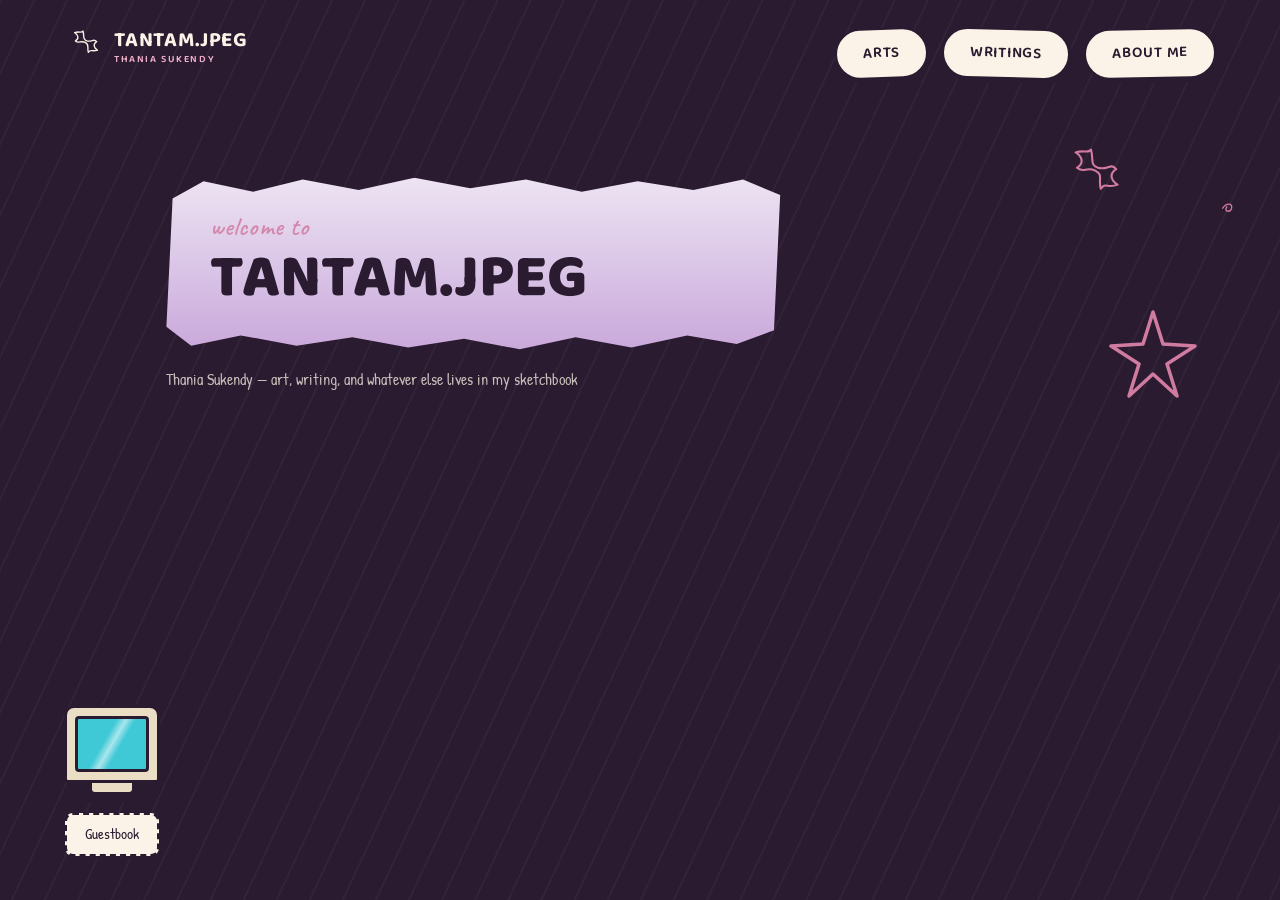
==== commit 2632da55: "New 25-08-2026" ====
--- a/index.html
+++ b/index.html
@@ -6,11 +6,20 @@
 <title>tantam.jpeg — Thania Sukendy</title>
 <link rel="stylesheet" href="style.css">
 </head>
-<body class="bg-light">
+<body class="bg-dark">
 <div class="page">
 
   <div class="top-row">
-    <div class="brand" style="color:var(--ink); opacity:.55;">✂ scrapbook of a Thania</div>
+    <div class="logo-row">
+      <svg class="logo-icon" viewBox="0 0 100 100" fill="none">
+        <path d="M50 8c4 14-2 22 10 26 14 4 18-8 26 2-10 6-8 16 2 22-14 6-18-4-24 6-4-14 4-20-8-26-12-6-18 4-26-4 10-6 8-16-2-22 12-4 18 2 22-4z"
+          stroke="#FBF3E7" stroke-width="3.5" stroke-linejoin="round"/>
+      </svg>
+      <div class="logo-text">
+        <span class="word">TANTAM.JPEG</span>
+        <span class="sub">THANIA SUKENDY</span>
+      </div>
+    </div>
     <nav class="nav">
       <a class="pill" href="arts.html">ARTS</a>
       <a class="pill" href="writings.html">WRITINGS</a>
@@ -18,18 +27,21 @@
     </nav>
   </div>
 
-  <!-- doodles -->
-  <svg class="doodle" style="top:14%; right:9%; width:60px;" viewBox="0 0 100 100" fill="none">
+  <!-- doodles around the banner -->
+  <svg class="doodle" style="top:16%; right:12%; width:70px;" viewBox="0 0 100 100" fill="none">
     <path d="M50 8c4 14-2 22 10 26 14 4 18-8 26 2-10 6-8 16 2 22-14 6-18-4-24 6-4-14 4-20-8-26-12-6-18 4-26-4 10-6 8-16-2-22 12-4 18 2 22-4z" stroke="#E486AE" stroke-width="3" stroke-linejoin="round"/>
   </svg>
-  <svg class="doodle" style="bottom:20%; right:16%; width:46px;" viewBox="0 0 100 100" fill="none">
-    <path d="M50 12 L58 40 L88 42 L62 58 L72 88 L50 68 L28 88 L38 58 L12 42 L42 40 Z" stroke="#C9A8E0" stroke-width="4" stroke-linejoin="round"/>
+  <svg class="doodle" style="top:22%; right:2%; width:34px;" viewBox="0 0 100 60" fill="none">
+    <path d="M8 30c10-16 30-16 26 0-4 14-24 10-14-4" stroke="#E486AE" stroke-width="4" stroke-linecap="round" fill="none"/>
+  </svg>
+  <svg class="doodle" style="top:34%; right:6%; width:100px;" viewBox="0 0 100 100" fill="none">
+    <path d="M50 6 L60 38 L92 40 L64 58 L74 90 L50 68 L26 90 L36 58 L8 40 L40 38 Z" stroke="#E486AE" stroke-width="3.5" stroke-linejoin="round"/>
   </svg>
 
   <div class="tape-banner-wrap">
     <div class="tape-strip">
       <div class="welcome">welcome to</div>
-      <h1>tantam.jpeg</h1>
+      <h1>TANTAM.JPEG</h1>
     </div>
     <div class="byline">Thania Sukendy — art, writing, and whatever else lives in my sketchbook</div>
   </div>
@@ -42,10 +54,8 @@
       <div class="base"></div>
       <div class="foot"></div>
     </div>
-    <a class="guestbook-btn" href="#">Guestbook</a>
+    <a class="guestbook-btn" href="guestbook.html">Guestbook</a>
   </div>
-
-  <div class="foot-note">est. somewhere between a doodle and a deadline ✧</div>
 
 </div>
 </body>
--- a/style.css
+++ b/style.css
@@ -3,7 +3,19 @@
    Whimsy / kitsch / twee, Vewn-inspired scrapbook aesthetic
    ============================================================ */
 
-@import url('https://fonts.googleapis.com/css2?family=Caveat:wght@600;700&family=Patrick+Hand&family=Gochi+Hand&display=swap');
+@import url('https://fonts.googleapis.com/css2?family=Caveat:wght@600;700&family=Patrick+Hand&family=Gochi+Hand&family=Baloo+2:wght@600;700;800&display=swap');
+
+/* NOTE on custom fonts:
+   'Karumbi' and 'Bristol' are named first in the stacks below. Neither is
+   hosted on Google Fonts (Karumbi ships as a Malayalam script face; Bristol
+   is a paid/handmade Latin display face), so a browser without those fonts
+   installed will silently fall through to the bundled Google Fonts that are
+   closest in feel: Caveat (loose handwritten script) standing in for Karumbi,
+   and Baloo 2 (chunky rounded bold) standing in for Bristol. If you own the
+   real font files, drop them next to this stylesheet and add:
+     @font-face{ font-family:'Karumbi'; src:url('Karumbi.woff2') format('woff2'); }
+     @font-face{ font-family:'Bristol'; src:url('Bristol-Bold.woff2') format('woff2'); }
+   and the site will pick them up automatically — no other changes needed. */
 
 :root{
   --ink:        #2A1B30;   /* deep aubergine — main dark */
@@ -19,7 +31,8 @@
   --hill:       #9ED08C;
   --hill-deep:  #74B463;
 
-  --font-display: 'Caveat', cursive;
+  --font-display: 'Karumbi', 'Caveat', cursive;       /* handwritten look-alike */
+  --font-bold:    'Bristol', 'Baloo 2', sans-serif;    /* bold logo / heading face */
   --font-body:    'Patrick Hand', cursive;
   --font-hand2:   'Gochi Hand', cursive;
 }
@@ -92,9 +105,10 @@
 }
 
 .pill{
-  font-family:var(--font-body);
-  font-size:1.05rem;
-  letter-spacing:.06em;
+  font-family:var(--font-bold);
+  font-weight:600;
+  font-size:.95rem;
+  letter-spacing:.05em;
   background:var(--cream);
   color:var(--ink);
   padding:12px 26px;
@@ -124,19 +138,50 @@
   opacity:.9;
 }
 
+/* ---------------- homepage logo lockup ---------------- */
+
+.logo-row{
+  display:flex;
+  align-items:center;
+  gap:12px;
+}
+
+.logo-icon{ width:38px; flex-shrink:0; }
+
+.logo-text{ line-height:1.05; }
+
+.logo-text .word{
+  font-family: var(--font-bold);
+  font-weight:700;
+  font-size:1.3rem;
+  letter-spacing:.04em;
+  color: var(--cream);
+  display:block;
+}
+
+.logo-text .sub{
+  font-family: var(--font-bold);
+  font-weight:600;
+  font-size:.62rem;
+  letter-spacing:.16em;
+  color: var(--pink);
+  display:block;
+  margin-top:2px;
+}
+
 /* ---------------- torn tape banner (homepage) ---------------- */
 
 .tape-banner-wrap{
   position:relative;
-  max-width: 760px;
-  margin: 10vh auto 0;
-  text-align:center;
+  max-width: 620px;
+  margin: 11vh auto 0 8vw;
+  text-align:left;
 }
 
 .tape-strip{
   position:relative;
   background: linear-gradient(180deg, #EDE3F2 0%, #D9C3E6 55%, #C9A8DA 100%);
-  padding: 34px 50px 46px;
+  padding: 30px 60px 42px 44px;
   clip-path: polygon(
     1% 12%, 6% 2%, 14% 8%, 22% 1%, 31% 7%, 40% 0%, 49% 6%,
     58% 1%, 67% 8%, 76% 2%, 85% 7%, 93% 1%, 99% 10%,
@@ -147,27 +192,28 @@
 }
 
 .tape-strip .welcome{
-  font-family: var(--font-hand2);
-  font-size:1.3rem;
-  color:#9c7fb0;
-  letter-spacing:.08em;
+  font-family: var(--font-display);
+  font-weight:600;
+  font-size:1.6rem;
+  color:#d488ac;
+  letter-spacing:.04em;
 }
 
 .tape-strip h1{
-  font-family:var(--font-display);
-  font-weight:700;
-  font-size: clamp(3rem, 9vw, 6rem);
-  margin: 4px 0 0;
-  color: var(--ink);
-  line-height:.95;
-  text-shadow: 3px 3px 0 rgba(255,255,255,.4);
+  font-family:var(--font-bold);
+  font-weight:800;
+  font-size: clamp(2.4rem, 6vw, 3.8rem);
+  margin: 2px 0 0;
+  color: var(--ink);
+  line-height:1;
 }
 
 .byline{
-  margin-top:14px;
+  margin-top:16px;
   font-family:var(--font-body);
   font-size:1rem;
-  color: var(--ink-soft);
+  color: var(--cream);
+  opacity:.75;
 }
 
 /* little corner tape pieces */
@@ -433,6 +479,127 @@
   color: var(--pink-deep);
 }
 
+/* ---------------- guestbook ---------------- */
+
+.guest-list{
+  display:grid;
+  grid-template-columns: repeat(auto-fit, minmax(230px, 1fr));
+  gap: 30px 26px;
+  max-width: 900px;
+  margin-top: 6px;
+  position:relative;
+  z-index:3;
+}
+
+.guest-note{
+  background: var(--cream);
+  padding: 22px 22px 20px;
+  border-radius: 3px;
+  box-shadow: 0 10px 22px rgba(0,0,0,.35);
+  transform: rotate(var(--rot, -1.2deg));
+  position:relative;
+}
+.guest-note:nth-child(2){ --rot:1deg; }
+.guest-note:nth-child(3){ --rot:-0.6deg; }
+.guest-note:nth-child(4){ --rot:0.8deg; }
+.guest-note:nth-child(5){ --rot:-1deg; }
+.guest-note:nth-child(6){ --rot:0.5deg; }
+
+.guest-note::before{
+  content:"";
+  position:absolute;
+  top:-12px; left:50%;
+  margin-left:-30px;
+  width:60px; height:22px;
+  background: rgba(255,241,205,.8);
+  box-shadow: 1px 2px 4px rgba(0,0,0,.2);
+}
+
+.guest-note p{
+  margin:0 0 14px;
+  font-family: var(--font-body);
+  font-size:1.05rem;
+  color: var(--ink);
+}
+
+.guest-note .from{
+  font-family: var(--font-display);
+  font-weight:700;
+  font-size:1.2rem;
+  color: var(--pink-deep);
+  display:block;
+}
+.guest-note .when{
+  font-family: var(--font-hand2);
+  font-size:.8rem;
+  color: var(--ink-soft);
+}
+
+.guest-form{
+  max-width: 480px;
+  margin-top: 50px;
+  position:relative;
+  z-index:3;
+}
+
+.guest-form label{
+  display:block;
+  font-family: var(--font-body);
+  font-size:1rem;
+  color: var(--cream);
+  margin: 16px 0 6px;
+}
+
+.guest-form input,
+.guest-form textarea{
+  width:100%;
+  font-family: var(--font-body);
+  font-size:1rem;
+  padding: 12px 14px;
+  border-radius: 10px;
+  border: 2.5px solid var(--cream);
+  background: rgba(251,243,231,.06);
+  color: var(--cream);
+  resize: vertical;
+}
+.guest-form input::placeholder,
+.guest-form textarea::placeholder{ color: rgba(251,243,231,.45); }
+
+.guest-form input:focus,
+.guest-form textarea:focus{
+  outline: none;
+  border-color: var(--pink);
+  background: rgba(251,243,231,.1);
+}
+
+.guest-form button{
+  margin-top: 22px;
+  font-family: var(--font-bold);
+  font-weight:700;
+  font-size: 1rem;
+  letter-spacing:.04em;
+  background: var(--pink);
+  color: var(--ink);
+  border: 2.5px solid var(--ink);
+  border-radius: 999px;
+  padding: 12px 30px;
+  box-shadow: 3px 4px 0 var(--cream);
+  cursor:pointer;
+  transition: transform .15s ease, box-shadow .15s ease;
+}
+.guest-form button:hover{
+  transform: translateY(-3px);
+  box-shadow: 4px 6px 0 var(--cream);
+}
+
+.guest-form .hint{
+  margin-top:10px;
+  font-family: var(--font-hand2);
+  font-size:.85rem;
+  color: var(--cream);
+  opacity:.55;
+}
+
 /* ---------------- footer squiggle ---------------- */
 
 .foot-note{
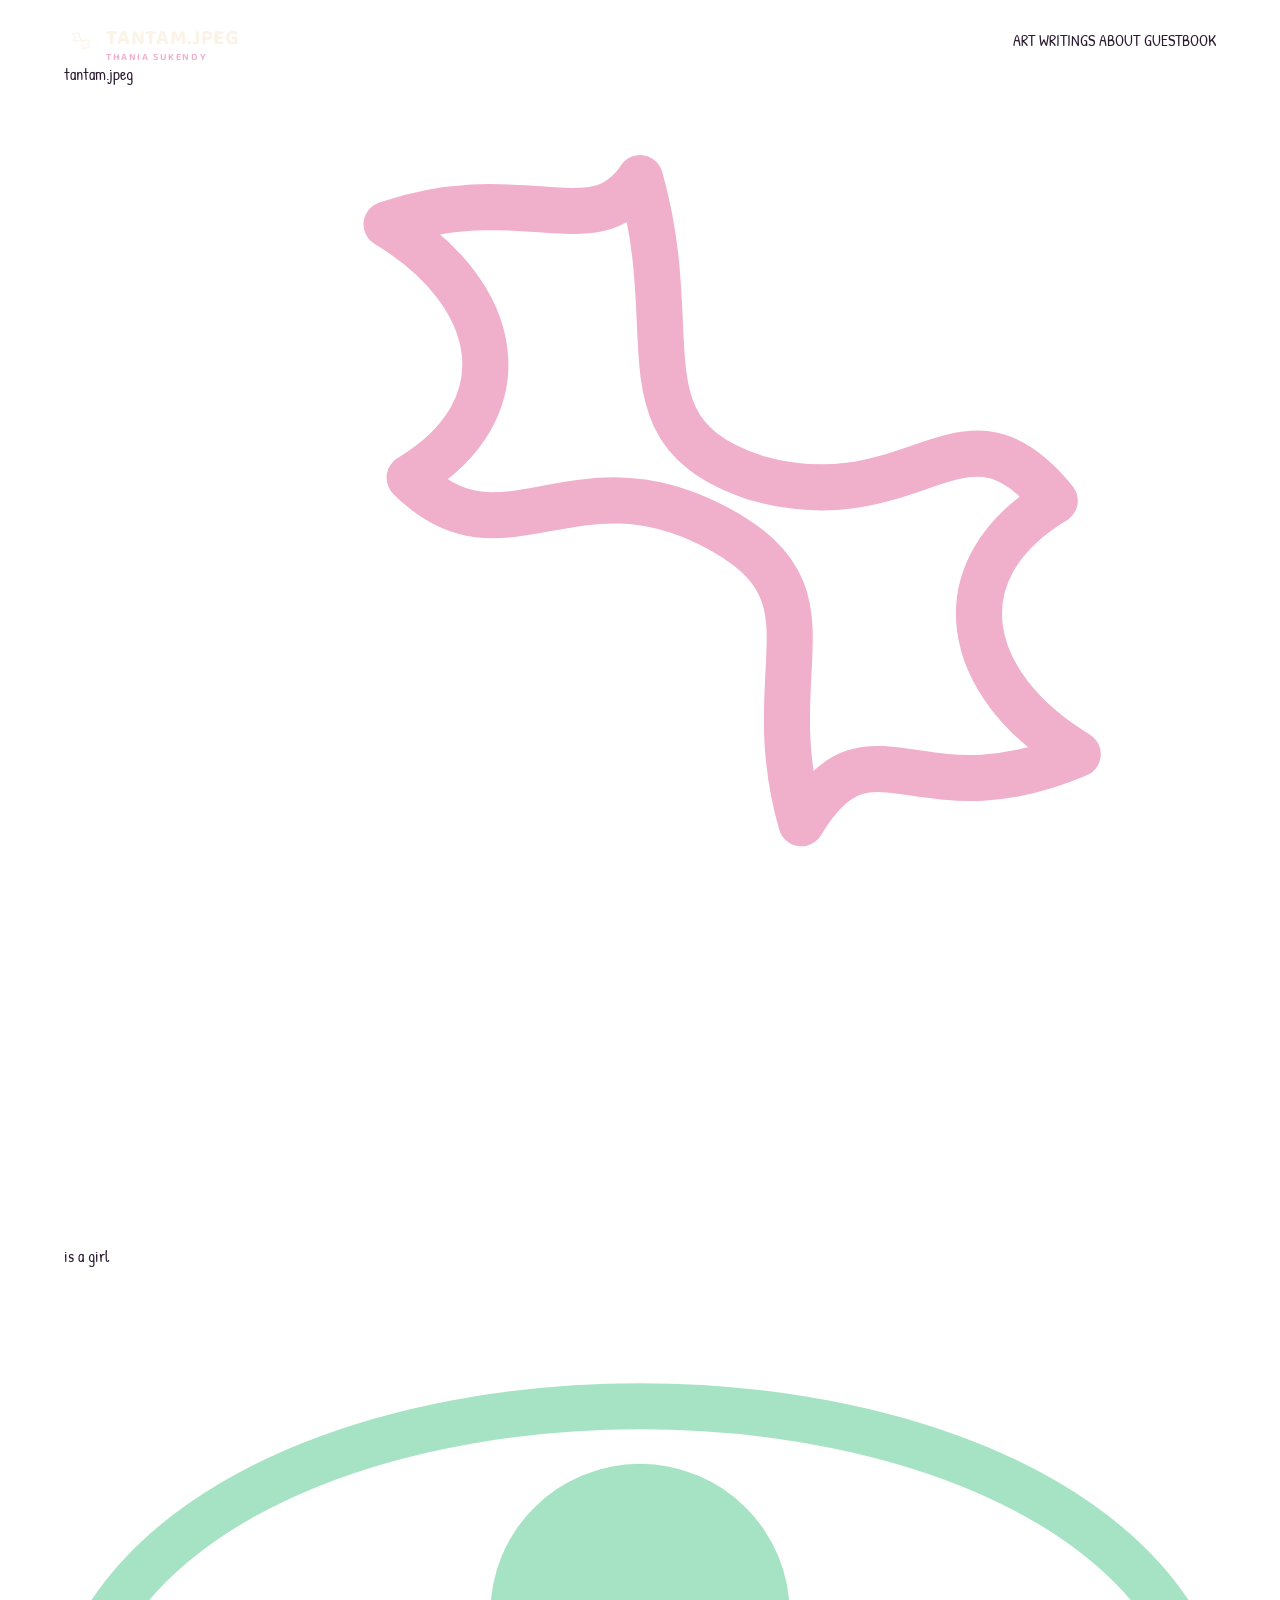
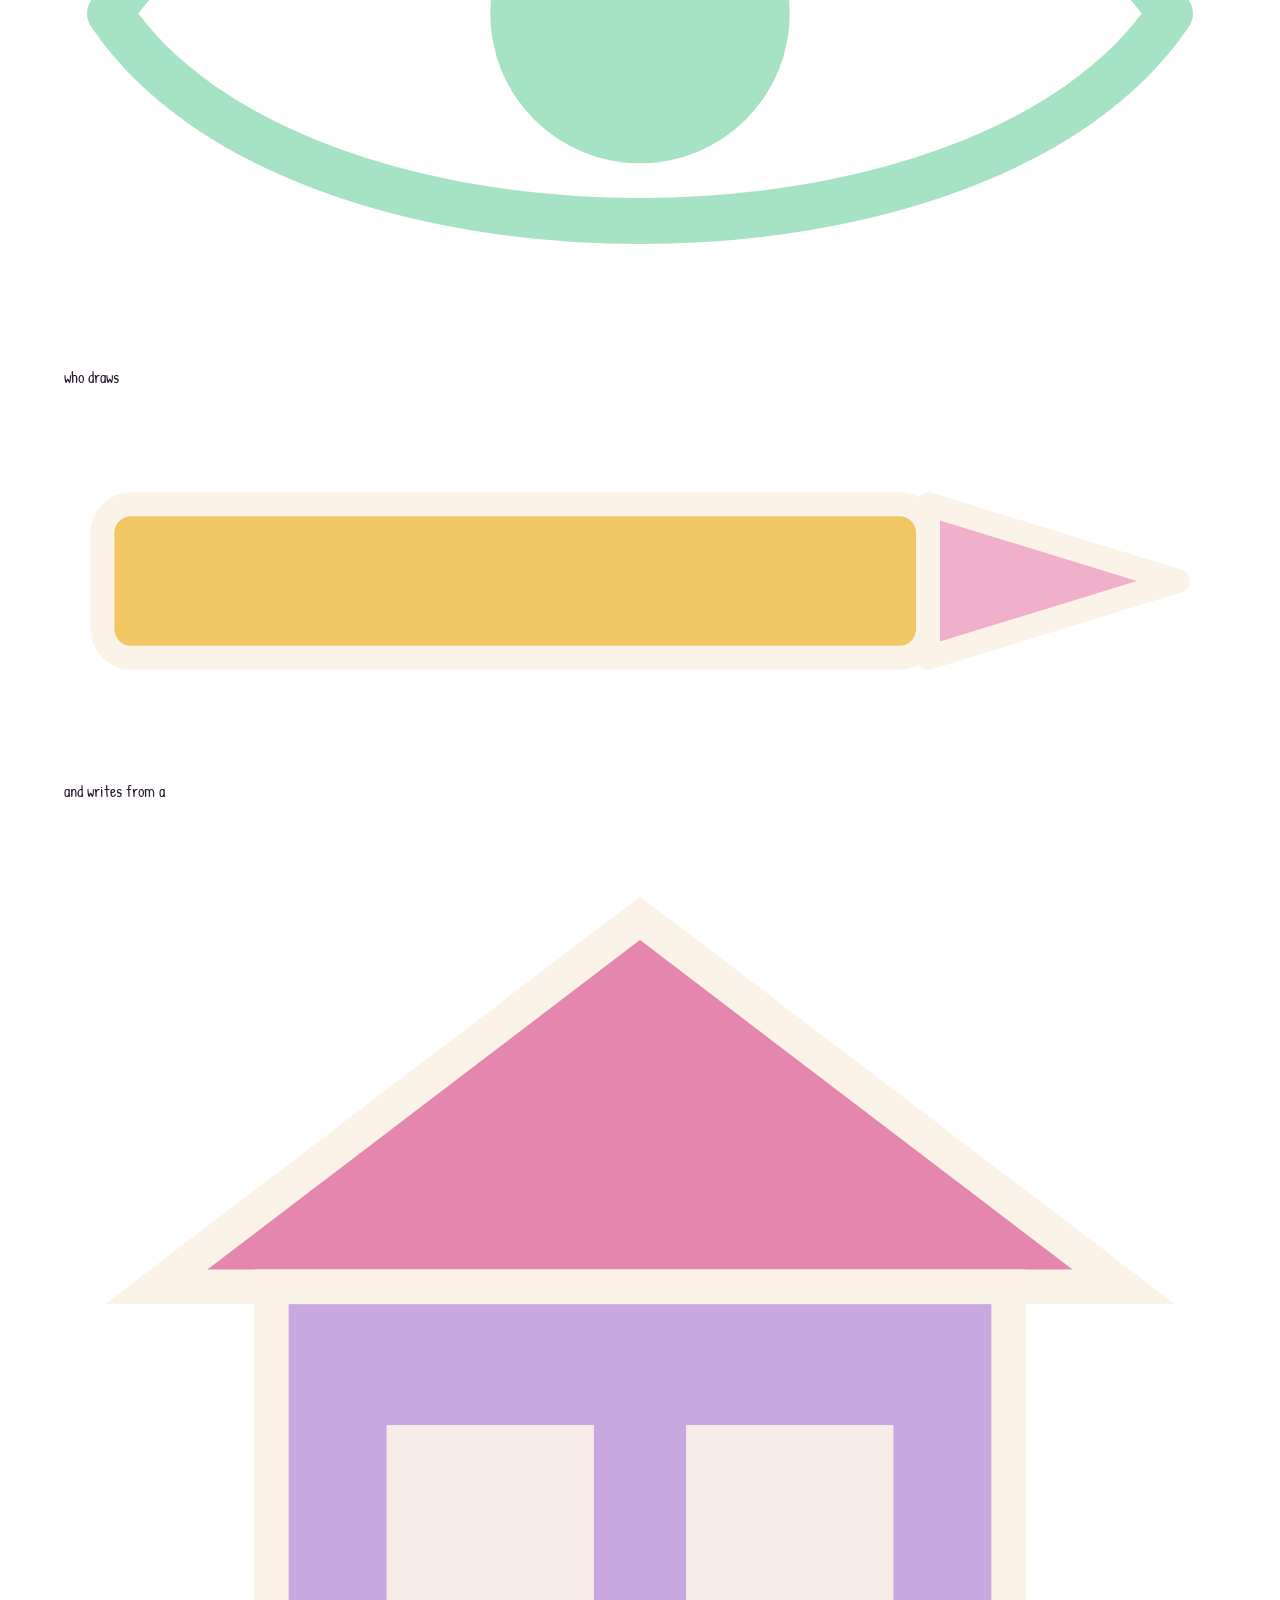
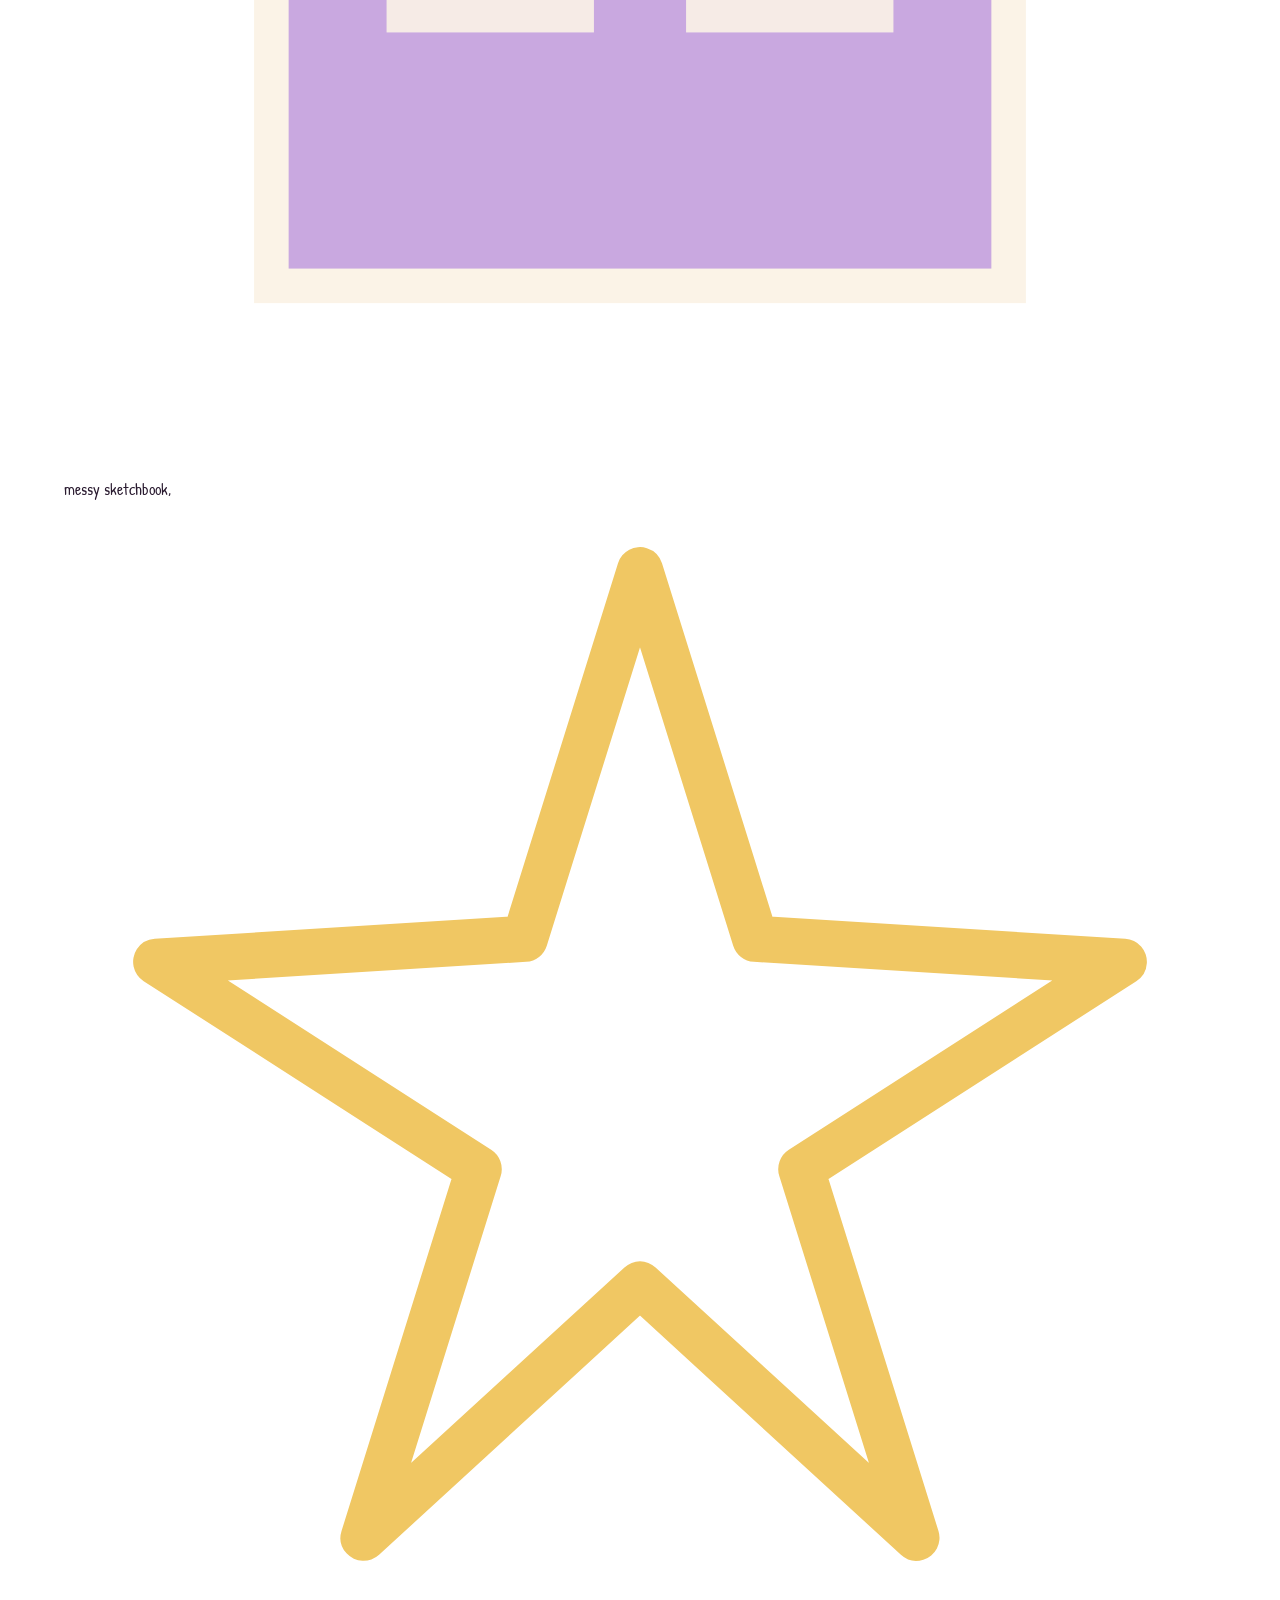
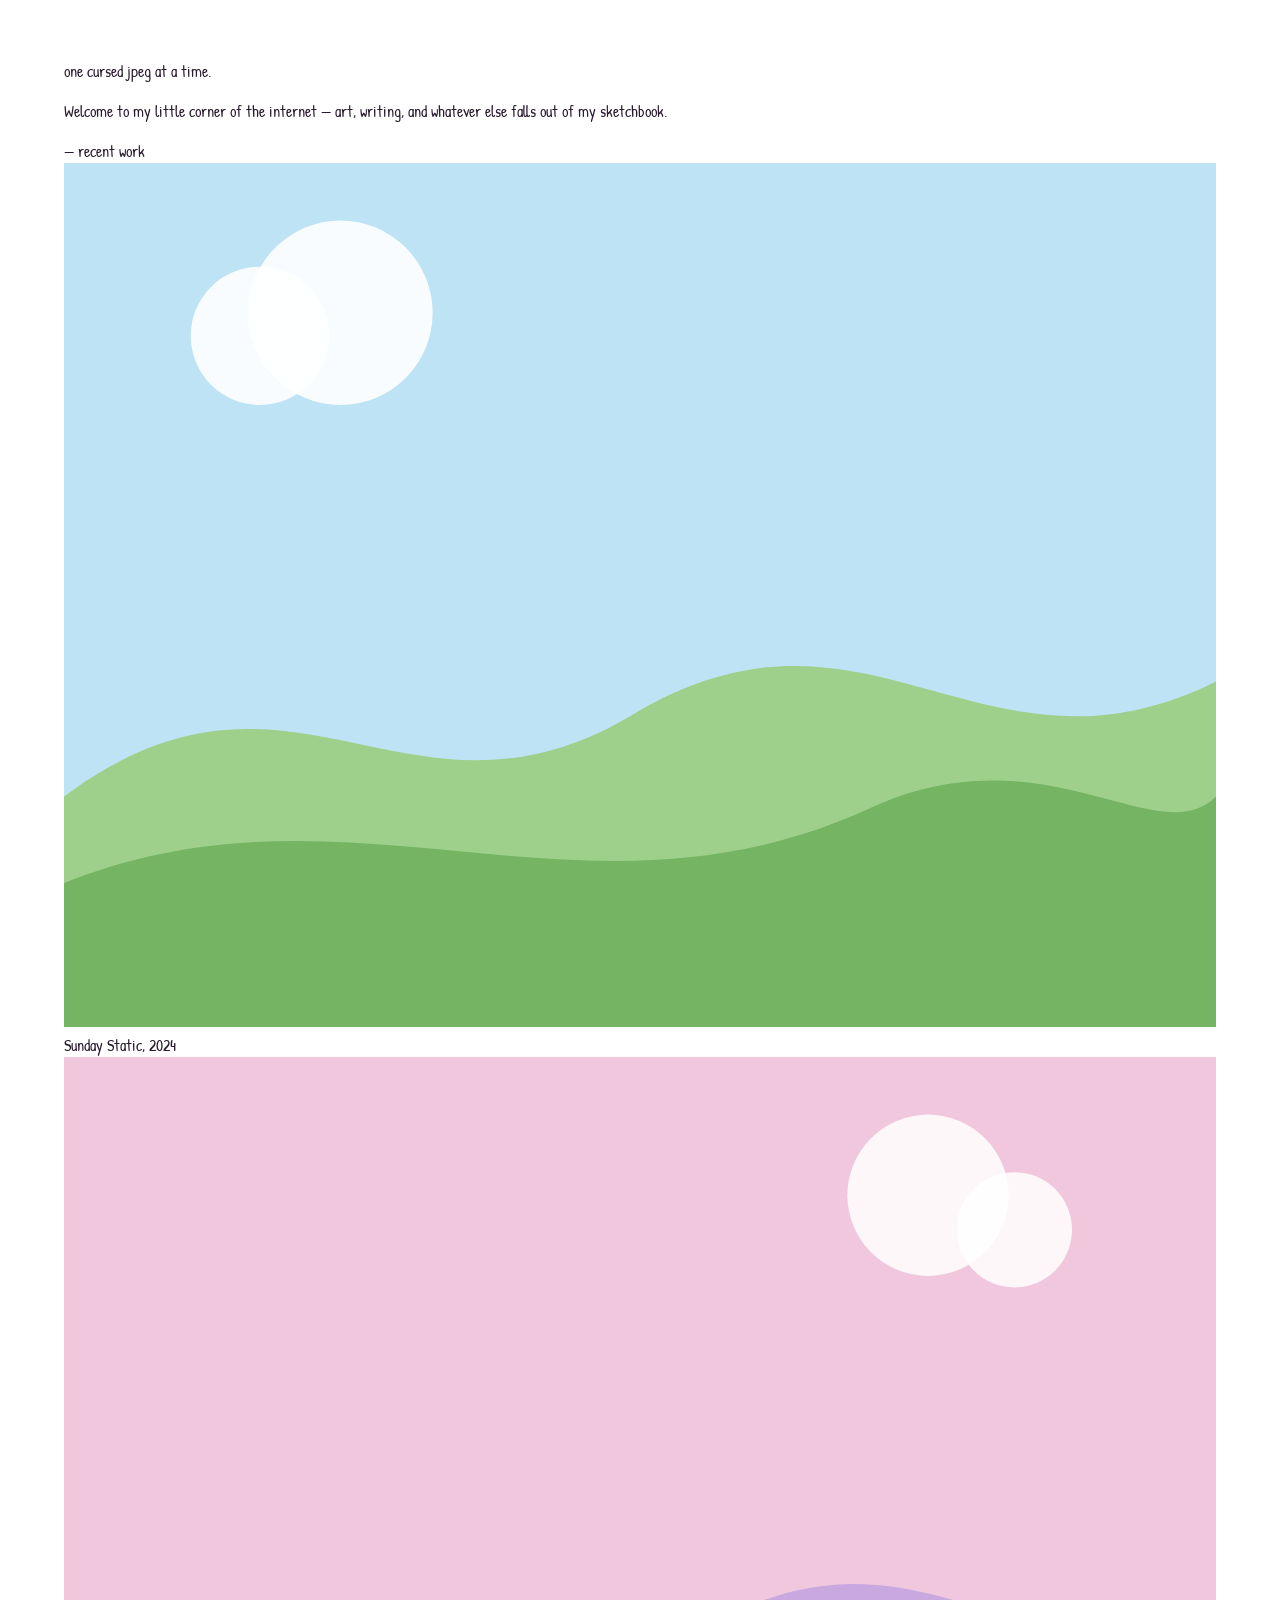
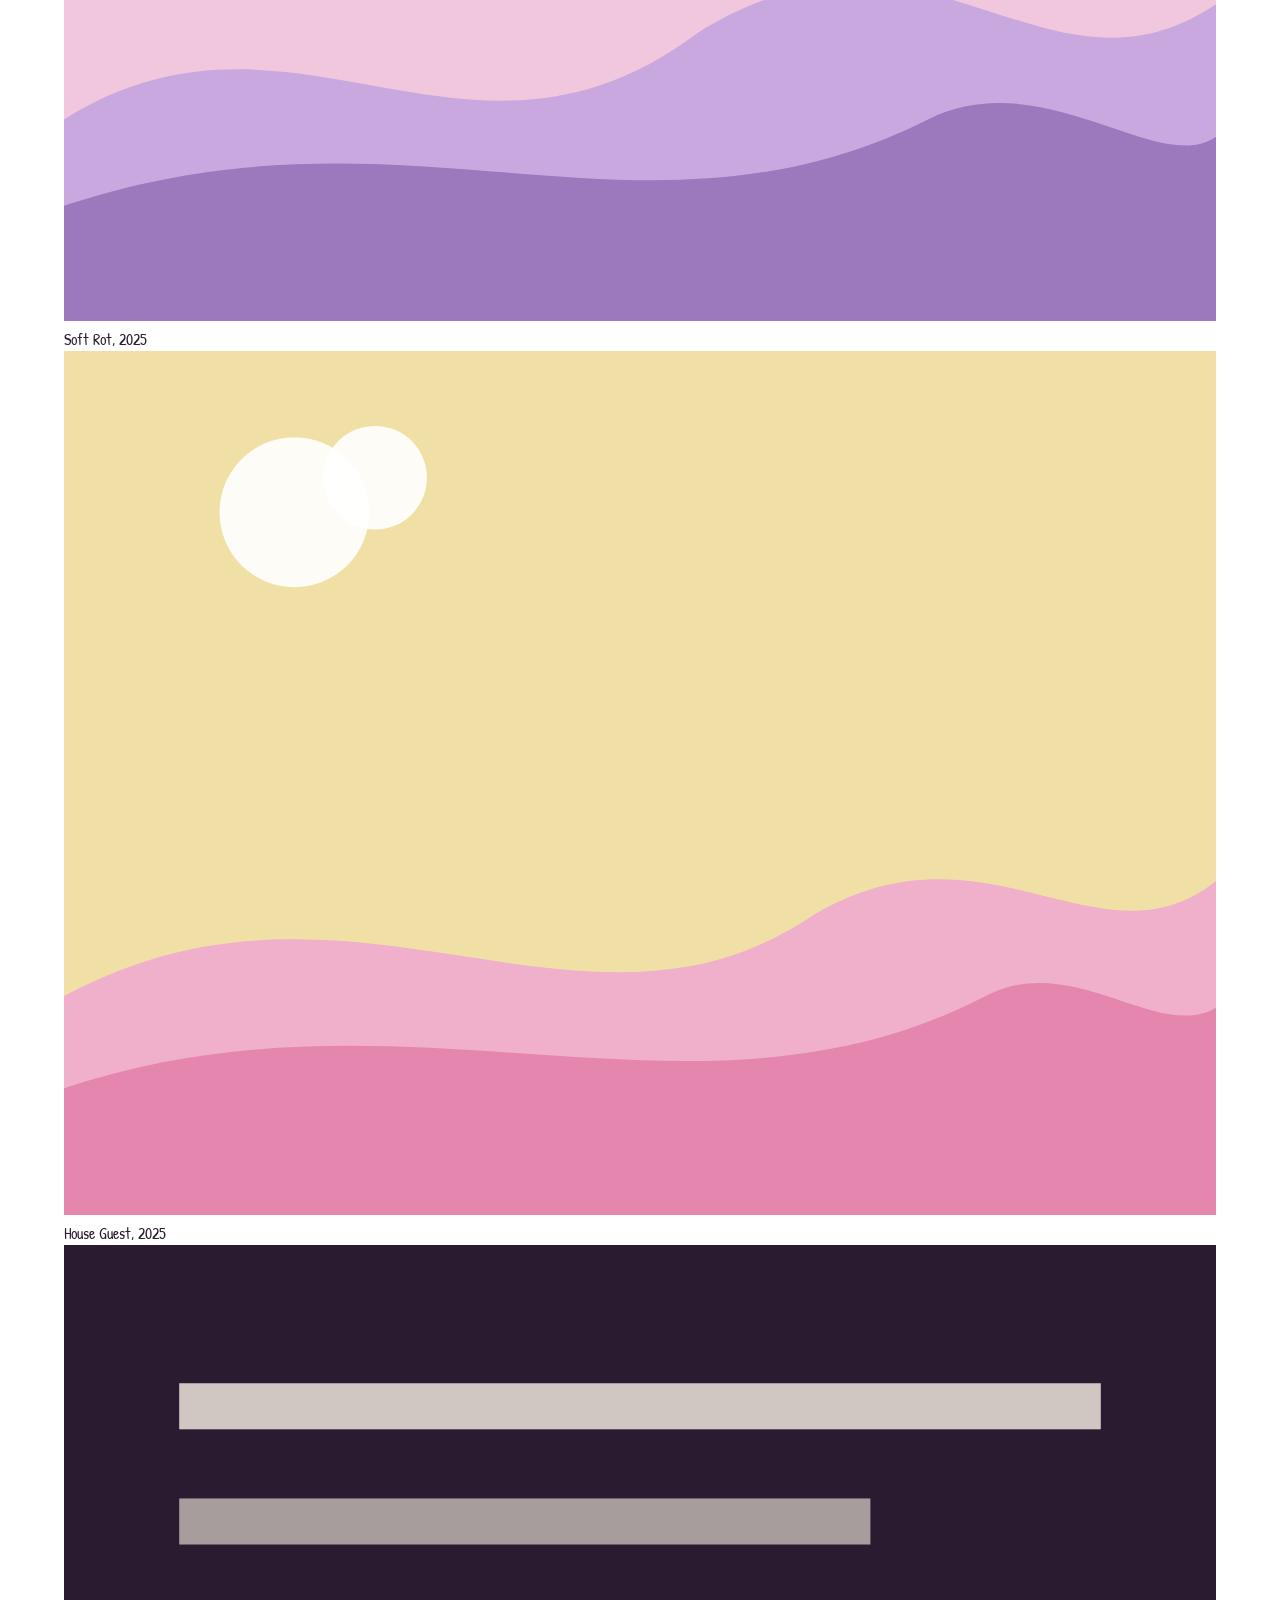
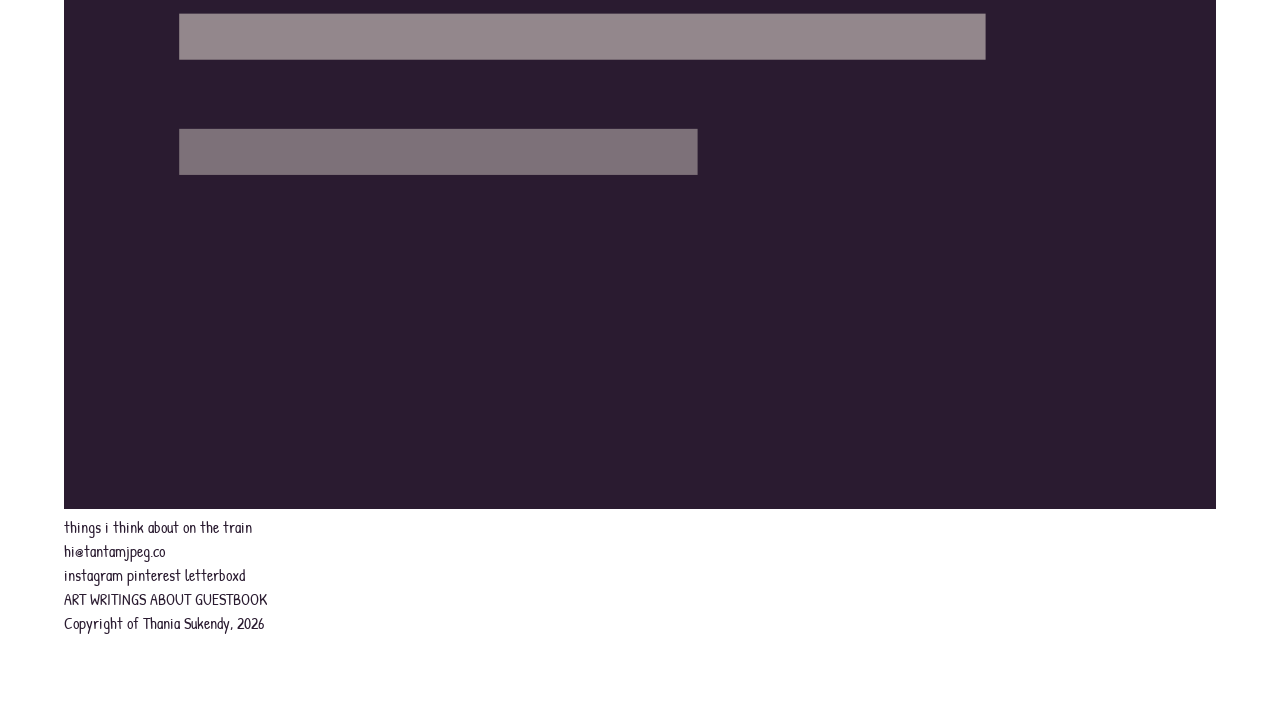
==== commit 56246a4c: "Refactor HTML structure and update classes Updated the HTML structure and styling classes for better" ====
--- a/index.html
+++ b/index.html
@@ -6,12 +6,12 @@
 <title>tantam.jpeg — Thania Sukendy</title>
 <link rel="stylesheet" href="style.css">
 </head>
-<body class="bg-dark">
+<body class="bg-black">
 <div class="page">
 
   <div class="top-row">
-    <div class="logo-row">
-      <svg class="logo-icon" viewBox="0 0 100 100" fill="none">
+    <div class="logo-row flat">
+      <svg class="logo-icon" style="width:30px;" viewBox="0 0 100 100" fill="none">
         <path d="M50 8c4 14-2 22 10 26 14 4 18-8 26 2-10 6-8 16 2 22-14 6-18-4-24 6-4-14 4-20-8-26-12-6-18 4-26-4 10-6 8-16-2-22 12-4 18 2 22-4z"
           stroke="#FBF3E7" stroke-width="3.5" stroke-linejoin="round"/>
       </svg>
@@ -20,42 +20,140 @@
         <span class="sub">THANIA SUKENDY</span>
       </div>
     </div>
-    <nav class="nav">
-      <a class="pill" href="arts.html">ARTS</a>
-      <a class="pill" href="writings.html">WRITINGS</a>
-      <a class="pill" href="about.html">ABOUT ME</a>
+    <nav class="nav-flat">
+      <a href="arts.html">ART</a>
+      <a href="writings.html">WRITINGS</a>
+      <a href="about.html">ABOUT</a>
+      <a href="guestbook.html">GUESTBOOK</a>
     </nav>
   </div>
 
-  <!-- doodles around the banner -->
-  <svg class="doodle" style="top:16%; right:12%; width:70px;" viewBox="0 0 100 100" fill="none">
-    <path d="M50 8c4 14-2 22 10 26 14 4 18-8 26 2-10 6-8 16 2 22-14 6-18-4-24 6-4-14 4-20-8-26-12-6-18 4-26-4 10-6 8-16-2-22 12-4 18 2 22-4z" stroke="#E486AE" stroke-width="3" stroke-linejoin="round"/>
-  </svg>
-  <svg class="doodle" style="top:22%; right:2%; width:34px;" viewBox="0 0 100 60" fill="none">
-    <path d="M8 30c10-16 30-16 26 0-4 14-24 10-14-4" stroke="#E486AE" stroke-width="4" stroke-linecap="round" fill="none"/>
-  </svg>
-  <svg class="doodle" style="top:34%; right:6%; width:100px;" viewBox="0 0 100 100" fill="none">
-    <path d="M50 6 L60 38 L92 40 L64 58 L74 90 L50 68 L26 90 L36 58 L8 40 L40 38 Z" stroke="#E486AE" stroke-width="3.5" stroke-linejoin="round"/>
-  </svg>
+  <!-- rebus sentence hero -->
+  <div class="rebus">
+    <span class="word accent">tantam.jpeg</span>
 
-  <div class="tape-banner-wrap">
-    <div class="tape-strip">
-      <div class="welcome">welcome to</div>
-      <h1>TANTAM.JPEG</h1>
-    </div>
-    <div class="byline">Thania Sukendy — art, writing, and whatever else lives in my sketchbook</div>
+    <span class="icon" title="flower">
+      <svg viewBox="0 0 100 100" fill="none"><path d="M50 8c4 14-2 22 10 26 14 4 18-8 26 2-10 6-8 16 2 22-14 6-18-4-24 6-4-14 4-20-8-26-12-6-18 4-26-4 10-6 8-16-2-22 12-4 18 2 22-4z" stroke="#F0AFCB" stroke-width="4" stroke-linejoin="round"/></svg>
+    </span>
+
+    <span class="word">is a girl</span>
+
+    <span class="icon" title="eye">
+      <svg viewBox="0 0 100 60" fill="none"><path d="M4 30C20 6 80 6 96 30C80 54 20 54 4 30Z" stroke="#A6E3C4" stroke-width="4" stroke-linejoin="round"/><circle cx="50" cy="30" r="13" fill="#A6E3C4"/></svg>
+    </span>
+
+    <span class="word">who draws</span>
+
+    <span class="icon" title="pencil">
+      <svg viewBox="0 0 120 40" fill="none"><rect x="4" y="12" width="86" height="16" rx="3" fill="#F0C763" stroke="#FBF3E7" stroke-width="2.5"/><polygon points="90,12 116,20 90,28" fill="#F0AFCB" stroke="#FBF3E7" stroke-width="2.5" stroke-linejoin="round"/></svg>
+    </span>
+
+    <span class="word accent2">and writes</span>
+
+    <span class="word">from a</span>
+
+    <span class="icon" title="house head" style="height: clamp(3.6rem, 10vw, 7rem);">
+      <svg viewBox="0 0 100 110" fill="none">
+        <polygon points="8,42 50,10 92,42" fill="#E486AE" stroke="#FBF3E7" stroke-width="3"/>
+        <rect x="18" y="42" width="64" height="52" fill="#C9A8E0" stroke="#FBF3E7" stroke-width="3"/>
+        <rect x="28" y="54" width="18" height="18" fill="#FBF3E7" opacity=".9"/>
+        <rect x="54" y="54" width="18" height="18" fill="#FBF3E7" opacity=".9"/>
+      </svg>
+    </span>
+
+    <span class="word accent3">messy</span>
+
+    <span class="word">sketchbook,</span>
+
+    <span class="icon" title="star">
+      <svg viewBox="0 0 100 100" fill="none"><path d="M50 6 L60 38 L92 40 L64 58 L74 90 L50 68 L26 90 L36 58 L8 40 L40 38 Z" stroke="#F0C763" stroke-width="4" stroke-linejoin="round"/></svg>
+    </span>
+
+    <span class="word">one cursed</span>
+
+    <span class="word accent">jpeg</span>
+
+    <span class="word">at a time.</span>
   </div>
 
-  <div class="desk">
-    <div class="computer">
-      <div class="body">
-        <div class="screen"></div>
+  <p class="rebus-caption">Welcome to my little corner of the internet — art, writing, and whatever else falls out of my sketchbook.</p>
+
+  <div class="filmstrip-wrap">
+    <div class="filmstrip-label">— recent work</div>
+    <div class="filmstrip">
+
+      <a class="film-item" href="arts.html">
+        <div class="frame">
+          <svg viewBox="0 0 200 150" width="100%" height="100%" preserveAspectRatio="none">
+            <rect width="200" height="150" fill="#BEE3F5"/>
+            <circle cx="34" cy="30" r="12" fill="#fff" opacity=".9"/>
+            <circle cx="48" cy="26" r="16" fill="#fff" opacity=".9"/>
+            <path d="M0,110 C40,80 60,120 100,95 C140,72 160,110 200,90 L200,150 L0,150 Z" fill="#9ED08C"/>
+            <path d="M0,125 C50,105 90,135 140,112 C170,98 190,120 200,110 L200,150 L0,150 Z" fill="#74B463"/>
+          </svg>
+        </div>
+        <div class="cap">Sunday Static, 2024</div>
+      </a>
+
+      <a class="film-item" href="arts.html">
+        <div class="frame">
+          <svg viewBox="0 0 200 150" width="100%" height="100%" preserveAspectRatio="none">
+            <rect width="200" height="150" fill="#F0C7DC"/>
+            <circle cx="150" cy="24" r="14" fill="#fff" opacity=".85"/>
+            <circle cx="165" cy="30" r="10" fill="#fff" opacity=".85"/>
+            <path d="M0,115 C40,90 70,130 110,100 C150,75 170,115 200,95 L200,150 L0,150 Z" fill="#C9A8E0"/>
+            <path d="M0,130 C60,110 100,140 150,115 C170,105 190,125 200,118 L200,150 L0,150 Z" fill="#9c78bd"/>
+          </svg>
+        </div>
+        <div class="cap">Soft Rot, 2025</div>
+      </a>
+
+      <a class="film-item" href="arts.html">
+        <div class="frame">
+          <svg viewBox="0 0 200 150" width="100%" height="100%" preserveAspectRatio="none">
+            <rect width="200" height="150" fill="#F0E0A6"/>
+            <circle cx="40" cy="28" r="13" fill="#fff" opacity=".9"/>
+            <circle cx="54" cy="22" r="9" fill="#fff" opacity=".9"/>
+            <path d="M0,112 C50,85 90,125 130,98 C160,80 180,108 200,92 L200,150 L0,150 Z" fill="#F0AFCB"/>
+            <path d="M0,128 C60,108 110,138 160,112 C175,104 190,120 200,114 L200,150 L0,150 Z" fill="#E486AE"/>
+          </svg>
+        </div>
+        <div class="cap">House Guest, 2025</div>
+      </a>
+
+      <a class="film-item" href="writings.html">
+        <div class="frame">
+          <svg viewBox="0 0 200 150" width="100%" height="100%" preserveAspectRatio="none">
+            <rect width="200" height="150" fill="#2A1B30"/>
+            <rect x="20" y="24" width="160" height="8" fill="#FBF3E7" opacity=".8"/>
+            <rect x="20" y="44" width="120" height="8" fill="#FBF3E7" opacity=".6"/>
+            <rect x="20" y="64" width="140" height="8" fill="#FBF3E7" opacity=".5"/>
+            <rect x="20" y="84" width="90" height="8" fill="#FBF3E7" opacity=".4"/>
+          </svg>
+        </div>
+        <div class="cap">things i think about on the train</div>
+      </a>
+
+    </div>
+  </div>
+
+  <footer class="site-footer">
+    <div class="footer-contact">
+      <span class="email">hi@tantamjpeg.co</span>
+      <div class="socials">
+        <a href="#">instagram</a>
+        <a href="#">pinterest</a>
+        <a href="#">letterboxd</a>
       </div>
-      <div class="base"></div>
-      <div class="foot"></div>
     </div>
-    <a class="guestbook-btn" href="guestbook.html">Guestbook</a>
-  </div>
+    <div class="footer-links">
+      <a href="arts.html">ART</a>
+      <a href="writings.html">WRITINGS</a>
+      <a href="about.html">ABOUT</a>
+      <a href="guestbook.html">GUESTBOOK</a>
+    </div>
+    <div class="copyright">Copyright of Thania Sukendy, 2026</div>
+  </footer>
 
 </div>
 </body>
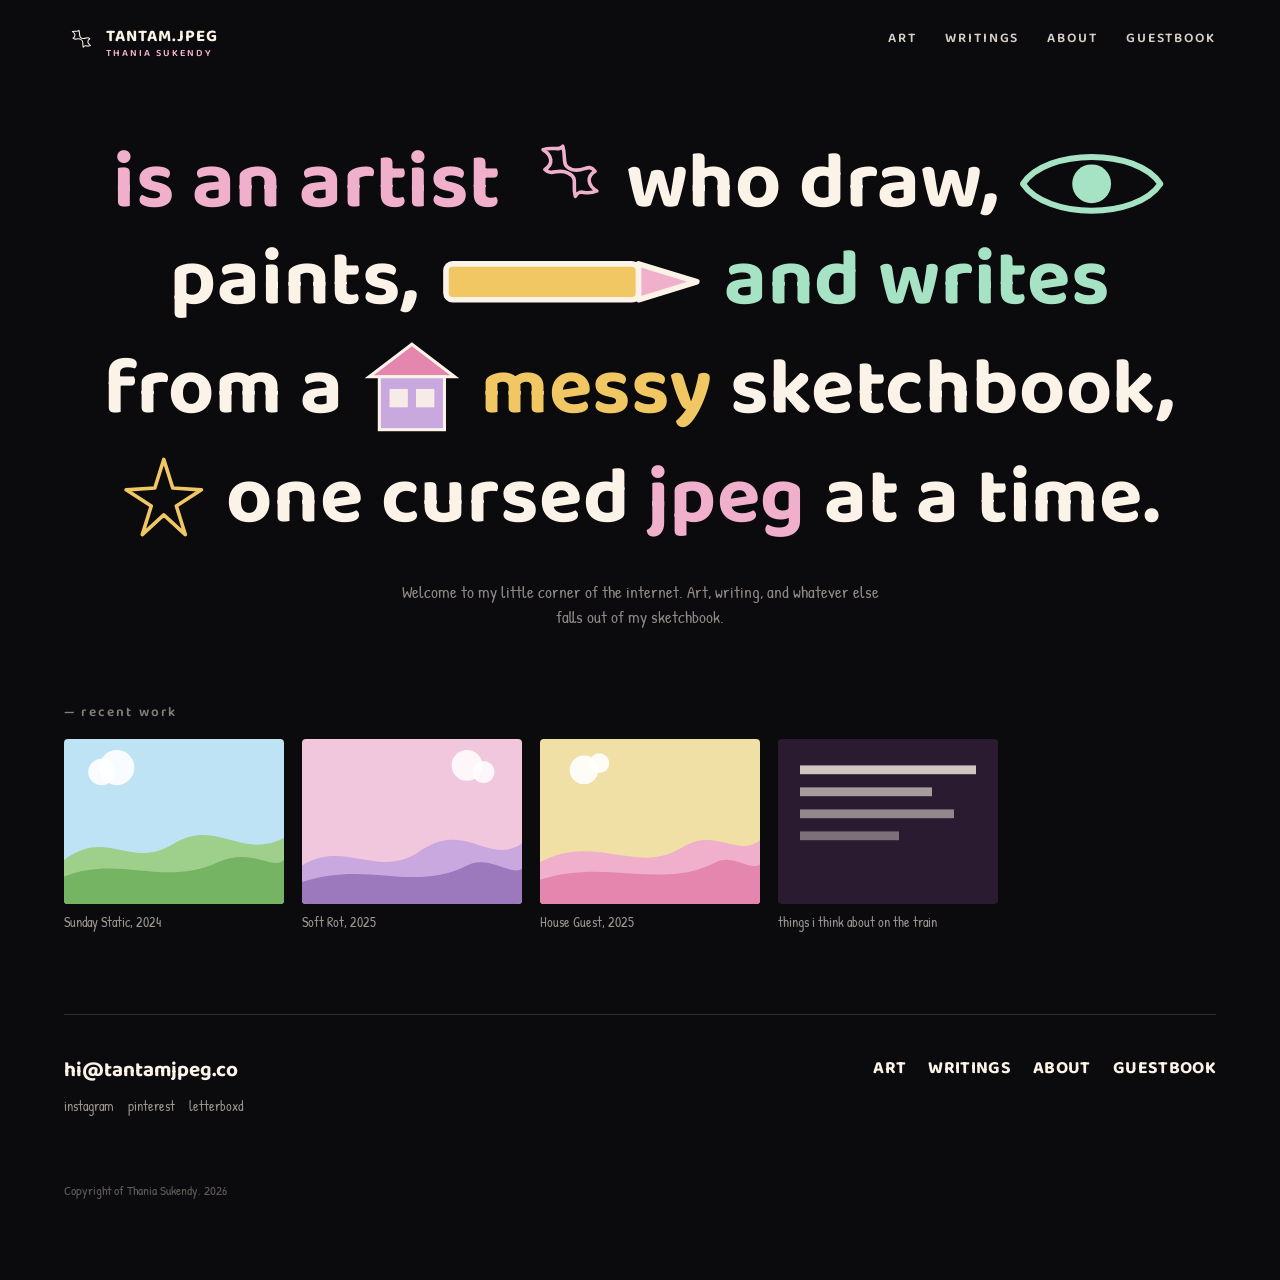
==== commit 7ae34b57: "change words" ====
--- a/index.html
+++ b/index.html
@@ -30,19 +30,19 @@
 
   <!-- rebus sentence hero -->
   <div class="rebus">
-    <span class="word accent">tantam.jpeg</span>
+    <span class="word accent">is an artist</span>
 
     <span class="icon" title="flower">
       <svg viewBox="0 0 100 100" fill="none"><path d="M50 8c4 14-2 22 10 26 14 4 18-8 26 2-10 6-8 16 2 22-14 6-18-4-24 6-4-14 4-20-8-26-12-6-18 4-26-4 10-6 8-16-2-22 12-4 18 2 22-4z" stroke="#F0AFCB" stroke-width="4" stroke-linejoin="round"/></svg>
     </span>
 
-    <span class="word">is a girl</span>
+    <span class="word">who draw,</span>
 
     <span class="icon" title="eye">
       <svg viewBox="0 0 100 60" fill="none"><path d="M4 30C20 6 80 6 96 30C80 54 20 54 4 30Z" stroke="#A6E3C4" stroke-width="4" stroke-linejoin="round"/><circle cx="50" cy="30" r="13" fill="#A6E3C4"/></svg>
     </span>
 
-    <span class="word">who draws</span>
+    <span class="word">paints,</span>
 
     <span class="icon" title="pencil">
       <svg viewBox="0 0 120 40" fill="none"><rect x="4" y="12" width="86" height="16" rx="3" fill="#F0C763" stroke="#FBF3E7" stroke-width="2.5"/><polygon points="90,12 116,20 90,28" fill="#F0AFCB" stroke="#FBF3E7" stroke-width="2.5" stroke-linejoin="round"/></svg>
@@ -76,7 +76,7 @@
     <span class="word">at a time.</span>
   </div>
 
-  <p class="rebus-caption">Welcome to my little corner of the internet — art, writing, and whatever else falls out of my sketchbook.</p>
+  <p class="rebus-caption">Welcome to my little corner of the internet. Art, writing, and whatever else falls out of my sketchbook.</p>
 
   <div class="filmstrip-wrap">
     <div class="filmstrip-label">— recent work</div>
--- a/style.css
+++ b/style.css
@@ -600,6 +600,186 @@
   opacity:.55;
 }
 
+/* ================================================================
+   HOMEPAGE v2 — full-bleed black "rebus" hero, inspired by
+   kikamacfarlane.co: huge interspersed word/icon sentence,
+   flat text nav, filmstrip of work, link-heavy footer.
+   ================================================================ */
+
+.bg-black{
+  background: #0B0A0D;
+}
+
+/* flat nav (no pill boxes) */
+.nav-flat{
+  display:flex;
+  gap: 28px;
+  flex-wrap:wrap;
+  align-items:center;
+}
+.nav-flat a{
+  font-family: var(--font-bold);
+  font-weight:600;
+  font-size:.85rem;
+  letter-spacing:.14em;
+  color: var(--cream);
+  opacity:.85;
+  padding-bottom:2px;
+  border-bottom: 2px solid transparent;
+  transition: opacity .15s ease, border-color .15s ease;
+}
+.nav-flat a:hover{
+  opacity:1;
+  border-color: var(--pink);
+}
+
+.logo-row.flat .word{ font-size:1.05rem; letter-spacing:.06em; }
+.logo-row.flat .sub{ letter-spacing:.2em; }
+
+/* rebus hero */
+.rebus{
+  max-width: 1100px;
+  margin: 9vh auto 4vh;
+  display:flex;
+  flex-wrap:wrap;
+  align-items:center;
+  justify-content:center;
+  gap: .35em 1.1rem;
+  row-gap: .5rem;
+}
+
+.rebus .word{
+  font-family: var(--font-bold);
+  font-weight:700;
+  color: var(--cream);
+  font-size: clamp(2.2rem, 7vw, 5rem);
+  line-height:1;
+  letter-spacing:.01em;
+}
+.rebus .word.accent{ color: var(--pink); }
+.rebus .word.accent2{ color: var(--mint); }
+.rebus .word.accent3{ color: var(--mustard); }
+
+.rebus .icon{
+  height: clamp(2.6rem, 8vw, 5.6rem);
+  width: auto;
+  flex-shrink:0;
+}
+.rebus .icon svg{ height:100%; width:auto; display:block; }
+
+.rebus-caption{
+  text-align:center;
+  max-width: 480px;
+  margin: 0 auto 8vh;
+  font-family: var(--font-body);
+  font-size:1.05rem;
+  color: var(--cream);
+  opacity:.55;
+}
+
+/* horizontal filmstrip of work */
+.filmstrip-wrap{
+  margin: 0 0 8vh;
+}
+.filmstrip-label{
+  font-family: var(--font-bold);
+  font-weight:600;
+  font-size:.85rem;
+  letter-spacing:.16em;
+  color: var(--cream);
+  opacity:.5;
+  margin: 0 0 16px;
+}
+
+.filmstrip{
+  display:flex;
+  gap: 18px;
+  overflow-x:auto;
+  padding-bottom: 10px;
+  scrollbar-width: thin;
+}
+.filmstrip::-webkit-scrollbar{ height:6px; }
+.filmstrip::-webkit-scrollbar-thumb{ background: var(--ink-soft); border-radius:4px; }
+
+.film-item{
+  flex: 0 0 auto;
+  width: 220px;
+}
+.film-item .frame{
+  width:100%;
+  aspect-ratio: 4/3;
+  border-radius:4px;
+  overflow:hidden;
+  transition: transform .2s ease;
+}
+.film-item:hover .frame{ transform: translateY(-4px); }
+.film-item .cap{
+  margin-top:8px;
+  font-family: var(--font-body);
+  font-size:.85rem;
+  color: var(--cream);
+  opacity:.6;
+}
+
+/* link-heavy footer */
+.site-footer{
+  border-top: 1px solid rgba(251,243,231,.15);
+  padding-top: 40px;
+  display:flex;
+  flex-wrap:wrap;
+  justify-content:space-between;
+  gap: 30px;
+}
+
+.footer-contact{
+  font-family: var(--font-body);
+  color: var(--cream);
+}
+.footer-contact .email{
+  font-family: var(--font-bold);
+  font-weight:700;
+  font-size:1.3rem;
+  color: var(--cream);
+  display:block;
+  margin-bottom:10px;
+}
+.footer-contact .socials{
+  display:flex;
+  gap:14px;
+  font-size:.85rem;
+  opacity:.6;
+}
+.footer-contact .socials a:hover{ opacity:1; text-decoration:underline; }
+
+.footer-links{
+  display:flex;
+  flex-wrap:wrap;
+  gap: 10px 22px;
+  max-width: 420px;
+}
+.footer-links a{
+  font-family: var(--font-bold);
+  font-weight:700;
+  font-size:1.1rem;
+  letter-spacing:.02em;
+  color: var(--cream);
+}
+.footer-links a:hover{ color: var(--pink); }
+
+.copyright{
+  width:100%;
+  margin-top: 34px;
+  font-family: var(--font-body);
+  font-size:.8rem;
+  color: var(--cream);
+  opacity:.35;
+}
+
+@media (max-width: 640px){
+  .rebus{ gap: .3em .6rem; }
+  .site-footer{ padding-top:30px; }
+}
+
 /* ---------------- footer squiggle ---------------- */
 
 .foot-note{
